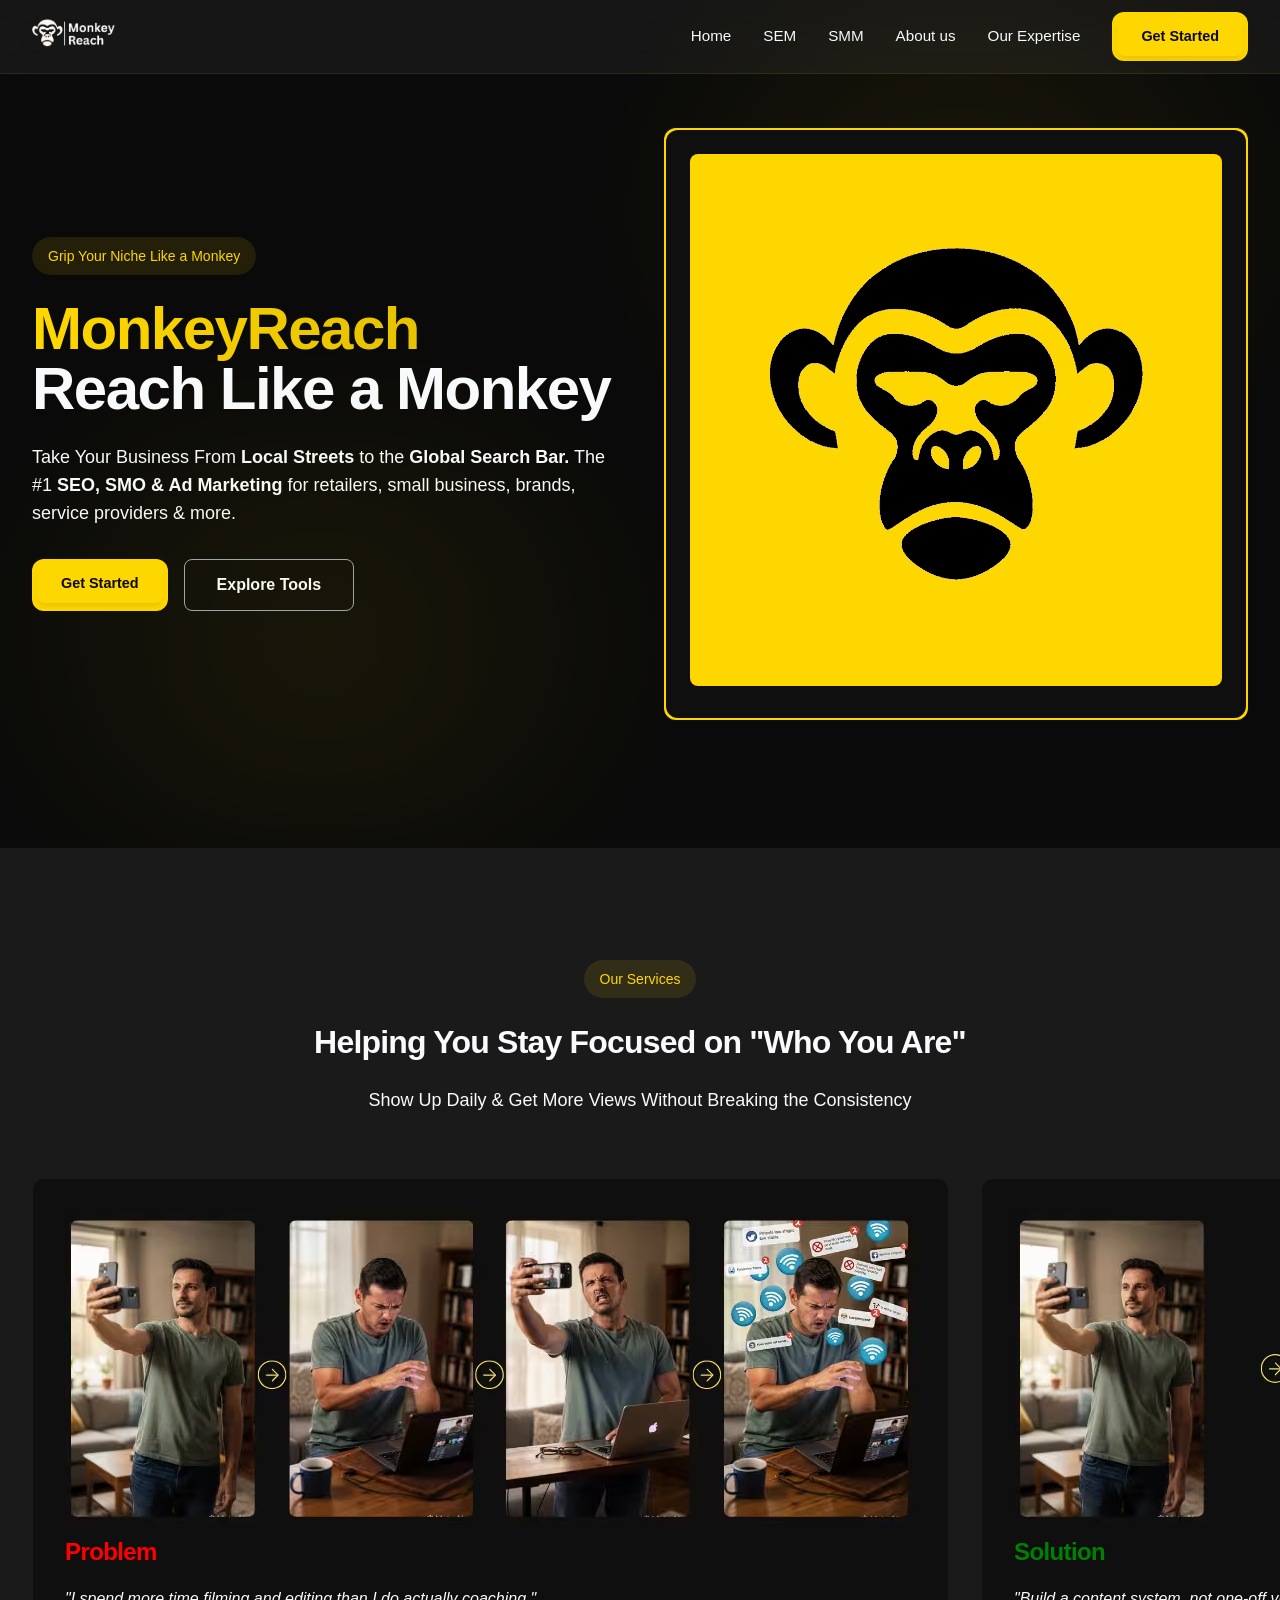
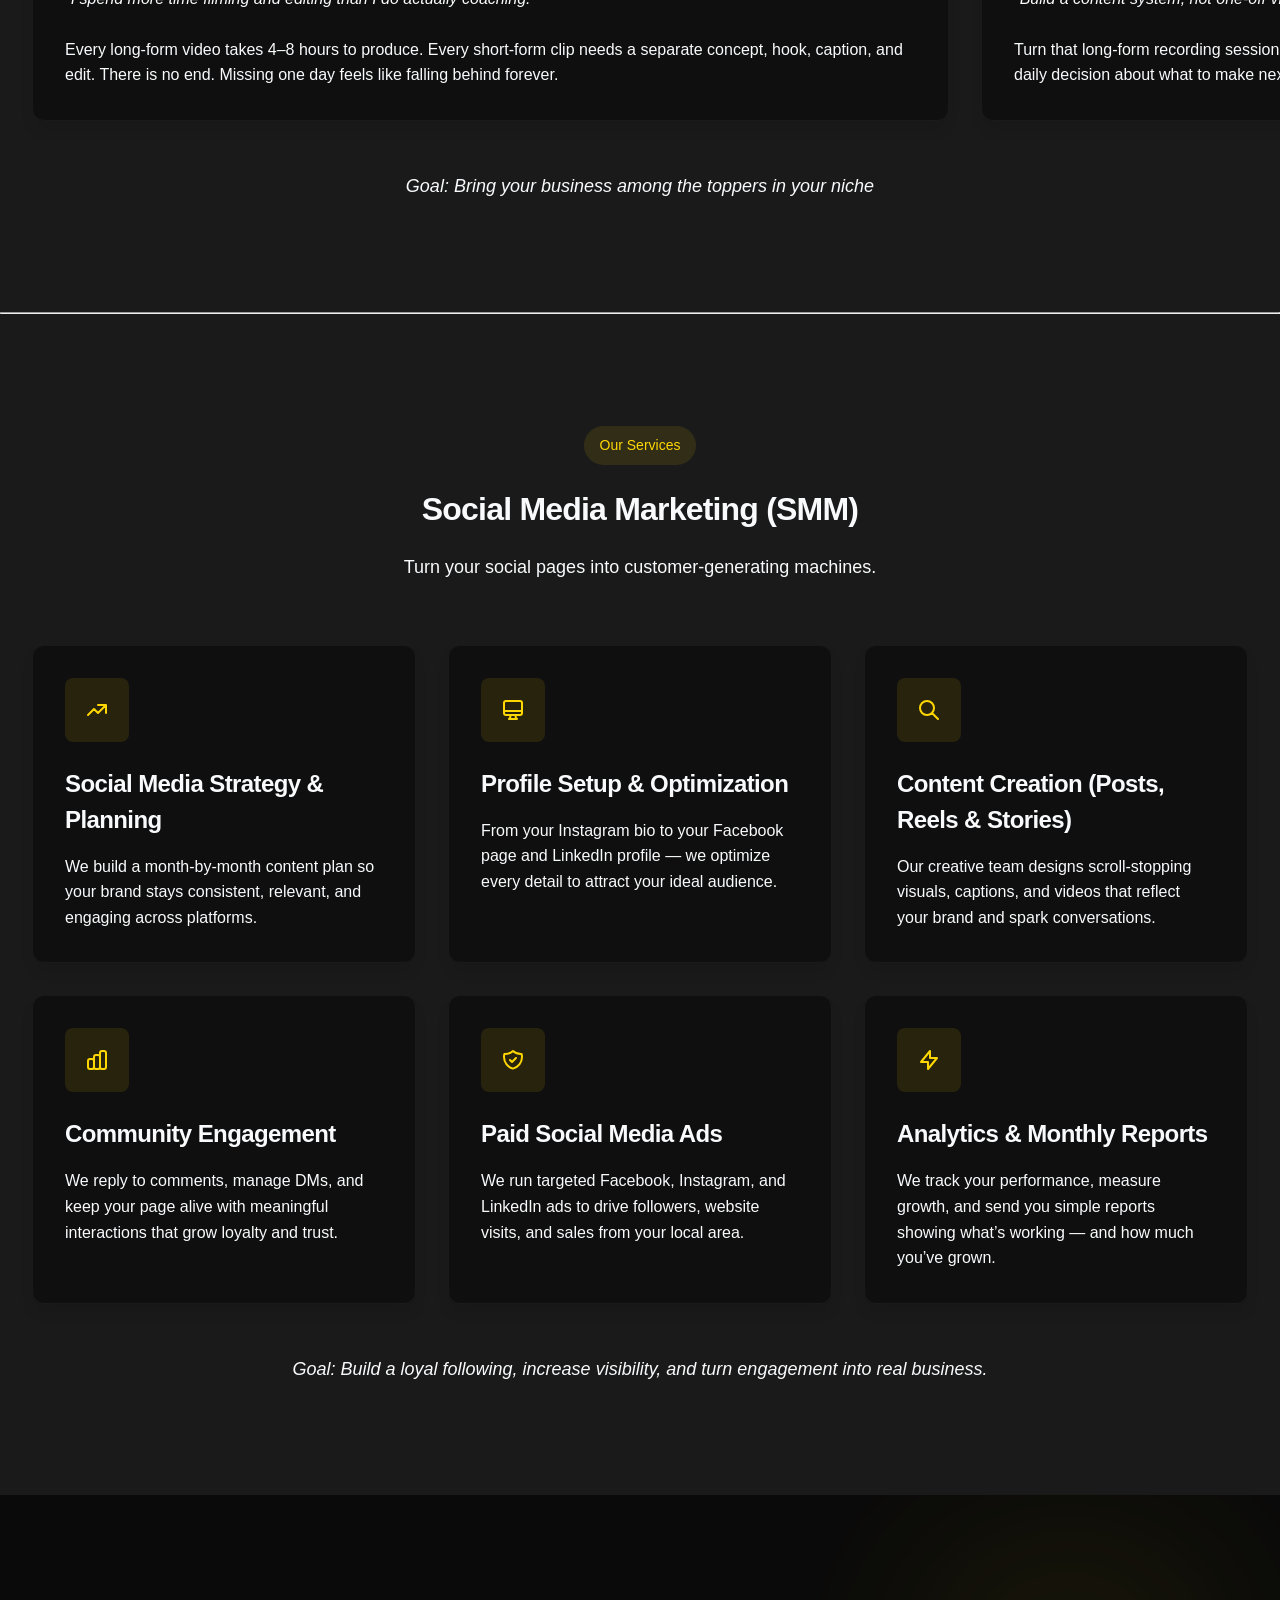
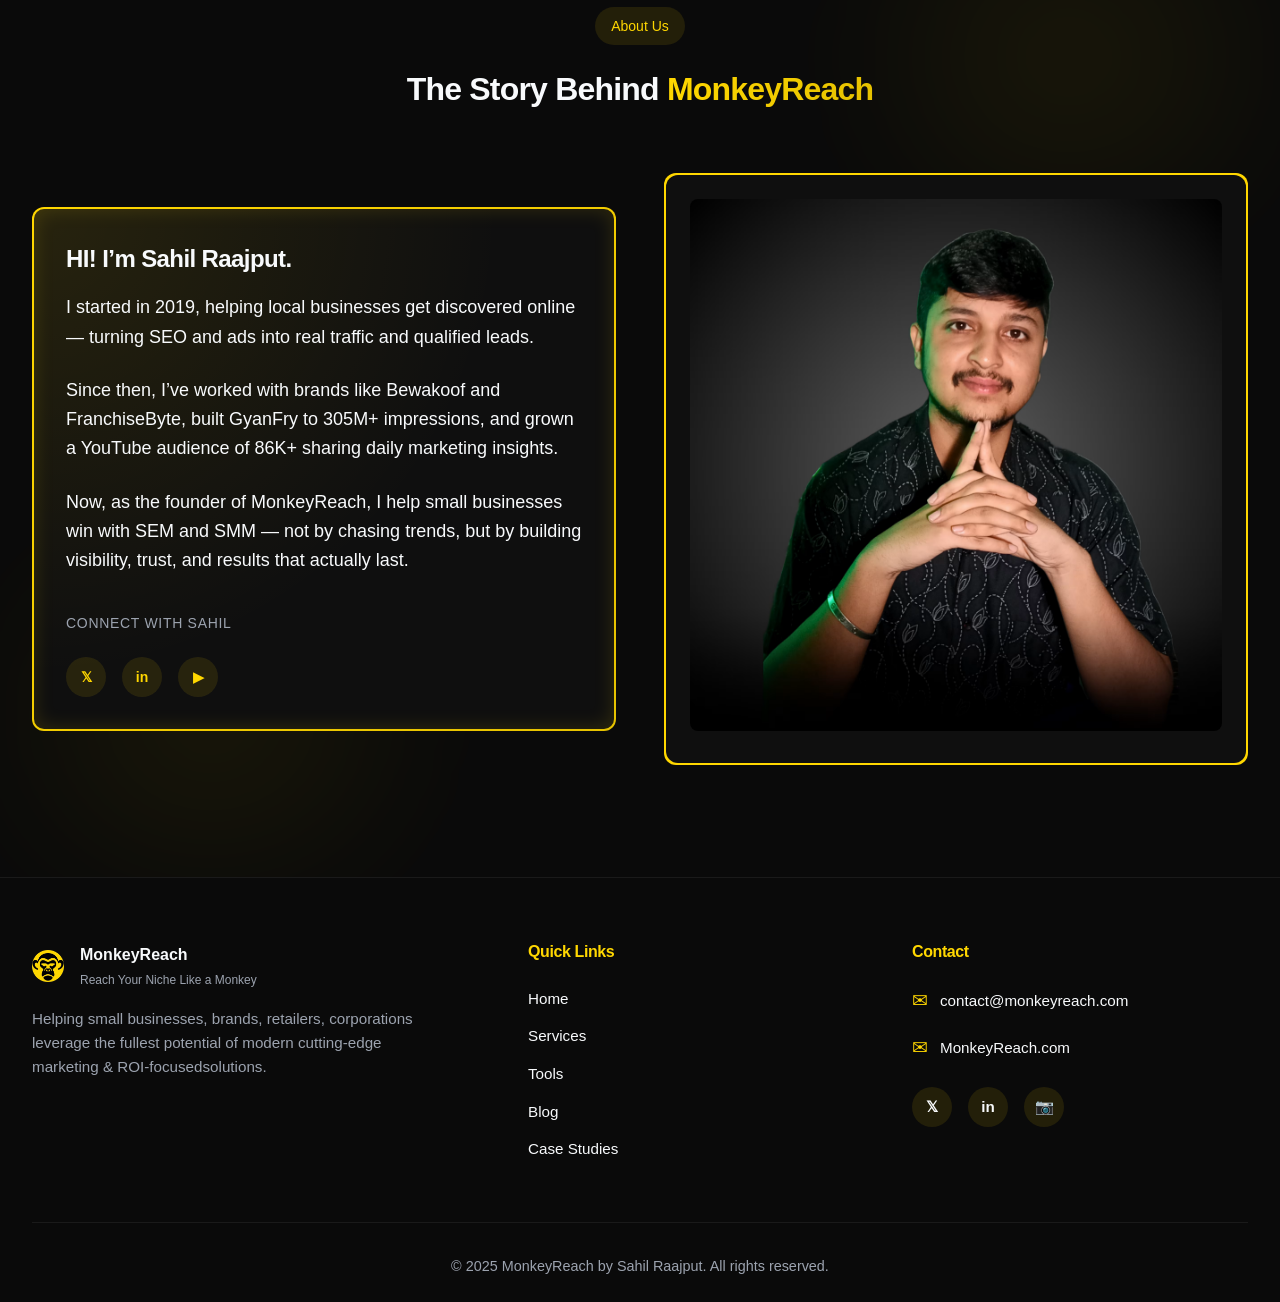
==== SMM.html @ 34dee2a1 "Add files via upload" ====
<!DOCTYPE html>
<html lang="en" class="scroll-smooth">

<head>
    <meta charset="UTF-8">
    <meta name="viewport" content="width=device-width, initial-scale=1.0">
    <meta http-equiv="X-UA-Compatible" content="IE=edge">

    <title>Best SEM & SMM Services for Small Businesses & Brands</title>

    <meta name="description"
        content="MonkeyReach, founded by Sahil Raajput, helps small businesses, brands, and service providers grow with expert Search Engine Marketing (SEM) and Social Media Marketing (SMM). Build online visibility, generate leads, and scale with proven digital strategies.">

    <meta name="keywords"
        content="MonkeyReach, Sahil Raajput, SEM Services, SMM Agency, Digital Marketing India, Social Media Marketing, Search Engine Marketing, Google Ads, Facebook Ads, Instagram Marketing, LinkedIn Ads, Local Business Marketing, Lead Generation, SEO, Digital Growth Agency">

    <meta name="author" content="Sahil Raajput - MonkeyReach">
    <meta name="robots" content="index, follow">
    <meta name="theme-color" content="#0a0a0a">

    <!-- google search console tag updated -->

    <meta name="google-site-verification" content="51WEd_R0qNhIjf8ooGiQPoAnyGsehjEqCimXcrNzPUw" />

    <!-- Favicons -->
    <link rel="icon" type="image/avif" href="Monkey-Reach-Site-Icon.avif">
    <link rel="apple-touch-icon" sizes="180x180" href="Monkey-Reach-Site-Icon.avif">
    <meta name="msapplication-TileColor" content="#0a0a0a">
    <meta name="theme-color" content="#0a0a0a">

    <!-- Open Graph / Facebook -->
    <meta property="og:title" content="MonkeyReach | Smart SEM & SMM Solutions for Growing Brands">
    <meta property="og:description"
        content="Grow your brand visibility and leads with MonkeyReach — expert SEM & SMM services for small businesses and professionals.">
    <meta property="og:image" content="https://monkeyreach.com/assets/Monkey-Reach-Site-Icon.avif">
    <meta property="og:url" content="https://monkeyreach.com">
    <meta property="og:type" content="website">
    <meta property="og:site_name" content="MonkeyReach">

    <!-- Social Links -->
    <link rel="me" href="https://www.instagram.com/monkey_reach/" />
    <link rel="me" href="https://www.linkedin.com/company/monkey-reach/" />
    <link rel="me" href="https://www.youtube.com/@Sahil_Raajput" />

    <!-- Twitter Card -->
    <meta name="twitter:card" content="summary_large_image">
    <meta name="twitter:title" content="MonkeyReach | SEM & SMM Services by Sahil Raajput">
    <meta name="twitter:description"
        content="Helping small businesses and professionals grow with data-driven SEM and SMM strategies.">
    <meta name="twitter:image" content="https://monkeyreach.com/assets/Monkey-Reach-Site-Icon.avif">
    <meta name="twitter:creator" content="@Sahil_Raaajput">

    <!-- Structured Data (JSON-LD for Google Rich Results) -->
    <script type="application/ld+json">
{
  "@context": "https://schema.org",
  "@type": "Organization",
  "name": "MonkeyReach",
  "url": "https://monkeyreach.com",
  "logo": "https://monkeyreach.com/assets/Monkey-Reach-Site-Icon.avif",
  "description": "MonkeyReach helps small businesses, brands, and service providers grow through expert Search Engine Marketing (SEM) and Social Media Marketing (SMM) services.",
  "foundingDate": "2019",
  "email": "contact@monkeyreach.com",
  "founder": {
    "@type": "Person",
    "name": "Sahil Raajput",
    "url": "https://www.linkedin.com/in/sahil-raajput/"
  },
  "sameAs": [
    "https://x.com/Sahil_Raaajput",
    "https://www.linkedin.com/in/sahil-raajput/",
    "https://www.youtube.com/@Sahil_Raajput"
  ],
  "contactPoint": {
    "@type": "ContactPoint",
    "contactType": "Customer Support",
    "email": "contact@monkeyreach.com"
  }
}
</script>

    <!-- Stylesheet -->
    <link rel="stylesheet" href="style.css">
</head>

<body>
    <!-- Header -->
    <header>
        <div class="container">
            <div class="logo">
                <a href="#"><img src="MonkyReach-Header-Logo.avif" alt="A&C"></a>
            </div>

            <nav>
                <a href="#">Home</a>
                <a href="#SEM">SEM</a>
                <a href="#SMM">SMM</a>
                <a href="#about">About us</a>
                <a href="#expertise">Our Expertise</a>
                <div class="gradient-border">
                    <div>
                        <a href="#contact" class="btn-primary">Get Started</a>
                    </div>
                </div>
            </nav>

            <button class="mobile-menu-btn" id="mobileMenuBtn">
                <span></span>
                <span></span>
                <span></span>
            </button>
        </div>
    </header>

    <!-- Mobile Nav -->
    <div class="mobile-nav" id="mobileNav">
        <a href="#">Home</a>
        <a href="#SEM">SEM</a>
        <a href="#SMM">SMM</a>
        <a href="#about">About us</a>
        <a href="#case-studies">Case Studies</a>
        <a href="#contact" class="mobile-nav-btn">Get Started</a>
    </div>

    <!-- Hero -->
    <section class="hero">
        <div class="bg-effect"
            style="top: 0; right: 0; width: 50%; height: 50%; background: radial-gradient(circle, rgba(255, 215, 0, 0.1), transparent);">
        </div>
        <div class="bg-effect"
            style="bottom: 0; left: 0; width: 50%; height: 50%; background: radial-gradient(circle, rgba(255, 215, 0, 0.1), transparent);">
        </div>
        <div class="container">
            <div class="hero-grid">
                <div>
                    <div class="badge">Grip Your Niche Like a Monkey</div>
                    <h1>
                        <span class="gradient-text">MonkeyReach</span><br>
                        <span>Reach Like a Monkey
                        </span>
                    </h1>
                    <p class="text-lg mb-8 max-w-xl" style="margin-top: 1.5rem;">
                        Take Your Business From <b>Local Streets</b> to the <b>Global Search Bar.</b> The #1 <b>SEO, SMO
                            &
                            Ad Marketing</b> for retailers, small business, brands, service providers & more.
                    </p>
                    <div class="button-group">
                        <div class="gradient-border">
                            <div>
                                <a href="#contact" class="btn-primary">Get Started</a>
                            </div>
                        </div>
                        <a href="#tools" class="btn-outline">Explore Tools</a>
                    </div>
                </div>
                <div>
                    <div class="gradient-border" style="padding: 2px;">
                        <div style="padding: 1.5rem; background-color: var(--card-bg); border-radius: 0.75rem;">
                            <img src="MonkeyReach-Hero-Image-final.avif" alt="Programmatic SEO Dashboard"
                                style="width: 100%; border-radius: 0.5rem; aspect-ratio: 1/1;">
                        </div>
                    </div>
                </div>
            </div>
        </div>
    </section>

    <!-- Search Engine Marketing-->
    <section id="SEM" class="bg-gray-section">
        <div class="container">
            <div class="text-center max-w-3xl mx-auto mb-16">
                <div class="badge">Our Services</div>
                <h2 class="mb-6">Helping You Stay Focused on "Who You Are"</h2>

                <p class="text-lg">Show Up Daily & Get More Views Without Breaking the Consistency</p>
            </div>

            <div class="card-grid">
                <div class="premium-card">
                    <div>
                        <img src="Clients-problem.avif" alt="problems client faces while editing videos">
                    </div>
                    <h3 style="margin-bottom: 1rem; color: red;"> Problem</h3>
                    <p><em>"I spend more time filming and editing than I do actually coaching."</em></p>
                    <br>
                    <p>Every long-form video takes 4–8 hours to produce. Every short-form clip needs a separate concept,
                        hook, caption, and edit. There is no end. Missing one day feels like falling behind forever.
                    </p>
                </div>

                <div class="premium-card">
                    <div>
                        <img src="Monkeyreach-solution.avif" alt="monkeyreach social media marketing solution">
                    </div>
                    <h3 style="margin-bottom: 1rem; color: green;">Solution</h3>
                    <p><em>"Build a content system, not one-off videos"</em></p>
                    <br>
                    <p>Turn that long-form recording session the source of 5–10 short clips or let our pre-built content
                        calendar eliminate the daily decision about what to make next.</p>
                </div>

            </div>
            <br>
            <br>
            <div class="text-center mt-12">
                <p class="text-lg font-semibold"> <i>Goal: Bring your business among the toppers in your niche</i></p>
            </div>
        </div>
    </section>
    <hr>
    <!-- Social Media Marketing -->
    <section id="SMM" class="bg-gray-section">
        <div class="container">
            <div class="text-center max-w-3xl mx-auto mb-16">
                <div class="badge">Our Services</div>
                <h2 class="mb-6">Social Media Marketing (SMM)</h2>
                <p class="text-lg">Turn your social pages into customer-generating machines.</p>
            </div>

            <div class="card-grid">
                <div class="premium-card">
                    <div class="icon-box">
                        <svg xmlns="http://www.w3.org/2000/svg" fill="none" viewBox="0 0 24 24" stroke="currentColor">
                            <path stroke-linecap="round" stroke-linejoin="round" stroke-width="2"
                                d="M13 7h8m0 0v8m0-8l-8 8-4-4-6 6" />
                        </svg>
                    </div>
                    <h3 style="margin-bottom: 1rem;">Social Media Strategy & Planning</h3>
                    <p>We build a month-by-month content plan so your brand stays consistent, relevant, and engaging
                        across platforms.</p>
                </div>

                <div class="premium-card">
                    <div class="icon-box">
                        <svg xmlns="http://www.w3.org/2000/svg" fill="none" viewBox="0 0 24 24" stroke="currentColor">
                            <path stroke-linecap="round" stroke-linejoin="round" stroke-width="2"
                                d="M9.75 17L9 20l-1 1h8l-1-1-.75-3M3 13h18M5 17h14a2 2 0 002-2V5a2 2 0 00-2-2H5a2 2 0 00-2 2v10a2 2 0 002 2z" />
                        </svg>
                    </div>
                    <h3 style="margin-bottom: 1rem;">Profile Setup & Optimization</h3>
                    <p>From your Instagram bio to your Facebook page and LinkedIn profile — we optimize every detail to
                        attract your ideal audience.</p>
                </div>

                <div class="premium-card">
                    <div class="icon-box">
                        <svg xmlns="http://www.w3.org/2000/svg" fill="none" viewBox="0 0 24 24" stroke="currentColor">
                            <path stroke-linecap="round" stroke-linejoin="round" stroke-width="2"
                                d="M21 21l-6-6m2-5a7 7 0 11-14 0 7 7 0 0114 0z" />
                        </svg>
                    </div>
                    <h3 style="margin-bottom: 1rem;">Content Creation (Posts, Reels & Stories)</h3>
                    <p>Our creative team designs scroll-stopping visuals, captions, and videos that reflect your brand
                        and spark conversations.</p>
                </div>

                <div class="premium-card">
                    <div class="icon-box">
                        <svg xmlns="http://www.w3.org/2000/svg" fill="none" viewBox="0 0 24 24" stroke="currentColor">
                            <path stroke-linecap="round" stroke-linejoin="round" stroke-width="2"
                                d="M9 19v-6a2 2 0 00-2-2H5a2 2 0 00-2 2v6a2 2 0 002 2h2a2 2 0 002-2zm0 0V9a2 2 0 012-2h2a2 2 0 012 2v10m-6 0a2 2 0 002 2h2a2 2 0 002-2m0 0V5a2 2 0 012-2h2a2 2 0 012 2v14a2 2 0 01-2 2h-2a2 2 0 01-2-2z" />
                        </svg>
                    </div>
                    <h3 style="margin-bottom: 1rem;">Community Engagement</h3>
                    <p>We reply to comments, manage DMs, and keep your page alive with meaningful interactions that grow
                        loyalty and trust.</p>
                </div>

                <div class="premium-card">
                    <div class="icon-box">
                        <svg xmlns="http://www.w3.org/2000/svg" fill="none" viewBox="0 0 24 24" stroke="currentColor">
                            <path stroke-linecap="round" stroke-linejoin="round" stroke-width="2"
                                d="M9 12l2 2 4-4m5.618-4.016A11.955 11.955 0 0112 2.944a11.955 11.955 0 01-8.618 3.04A12.02 12.02 0 003 9c0 5.591 3.824 10.29 9 11.622 5.176-1.332 9-6.03 9-11.622 0-1.042-.133-2.052-.382-3.016z" />
                        </svg>
                    </div>
                    <h3 style="margin-bottom: 1rem;">Paid Social Media Ads</h3>
                    <p>We run targeted Facebook, Instagram, and LinkedIn ads to drive followers, website visits, and
                        sales from your local area.</p>
                </div>

                <div class="premium-card">
                    <div class="icon-box">
                        <svg xmlns="http://www.w3.org/2000/svg" fill="none" viewBox="0 0 24 24" stroke="currentColor">
                            <path stroke-linecap="round" stroke-linejoin="round" stroke-width="2"
                                d="M13 10V3L4 14h7v7l9-11h-7z" />
                        </svg>
                    </div>
                    <h3 style="margin-bottom: 1rem;">Analytics & Monthly Reports</h3>
                    <p>We track your performance, measure growth, and send you simple reports showing what’s working —
                        and how much you’ve grown.</p>
                </div>
            </div>

            <br><br>

            <div class="text-center mt-12">
                <p class="text-lg font-semibold">
                    <i>Goal: Build a loyal following, increase visibility, and turn engagement into real business.</i>
                </p>
            </div>
        </div>
    </section>


    <!-- About -->
    <section id="about" class="relative overflow-hidden">
        <div class="bg-effect"
            style="top: 0; right: 0; width: 33%; height: 33%; background: radial-gradient(circle, rgba(255, 215, 0, 0.1), transparent);">
        </div>
        <div class="bg-effect"
            style="bottom: 0; left: 0; width: 33%; height: 33%; background: radial-gradient(circle, rgba(255, 215, 0, 0.1), transparent);">
        </div>

        <div class="container">
            <div class="text-center max-w-3xl mx-auto mb-16">
                <div class="badge">About Us</div>
                <h2 class="mb-6">The Story Behind <span class="gradient-text">MonkeyReach</span></h2>
            </div>

            <div class="about-grid">
                <div>
                    <div class="about-card">
                        <div style="position: relative; z-index: 1;">
                            <h3 class="mb-4" style="font-size: 1.5rem; color: var(--foreground);">HI! I’m Sahil Raajput.
                            </h3>
                            <div class="space-y-6">
                                <p class="text-lg leading-relaxed" style="color: var(--foreground);">
                                    I started in 2019, helping local businesses get discovered online — turning SEO and
                                    ads into real traffic and qualified leads. </p>

                                <p class="text-lg leading-relaxed" style="color: var(--foreground);">

                                    Since then, I’ve worked with brands like Bewakoof and FranchiseByte, built GyanFry
                                    to 305M+ impressions, and grown a YouTube audience of 86K+ sharing daily marketing
                                    insights. </p>

                                <p class="text-lg leading-relaxed" style="color: var(--foreground);">

                                    Now, as the founder of MonkeyReach, I help small businesses win with SEM and SMM —
                                    not by chasing trends, but by building visibility, trust, and results that actually
                                    last.</p>

                            </div>

                            <div class="mt-10">
                                <h4
                                    style="color: var(--gray); font-size: 0.875rem; font-weight: 500; margin-bottom: 1rem; text-transform: uppercase; letter-spacing: 0.05em;">
                                    CONNECT WITH SAHIL</h4>
                                <div class="social-links">
                                    <a href="https://x.com/Sahil_Raaajput" class="social-link">𝕏</a>
                                    <a href="https://www.linkedin.com/in/sahil-raajput/" class="social-link">in</a>
                                    <a href="https://www.youtube.com/@Sahil_Raajput" class="social-link">▶</a>
                                </div>
                            </div>
                        </div>
                    </div>
                </div>
                <div>
                    <div>
                        <div class="gradient-border" style="padding: 2px;">
                            <div style="padding: 1.5rem; background-color: var(--card-bg); border-radius: 0.75rem;">
                                <img src="Sahil Raajput.avif" alt="Programmatic SEO Dashboard"
                                    style="width: 100%; border-radius: 0.5rem; aspect-ratio: 1/1;">
                            </div>
                        </div>
                    </div>
                </div>
            </div>
        </div>
    </section>

    
    <!-- Footer -->
    <footer>
        <div class="container">
            <div class="footer-content">
                <div class="footer-brand">
                    <div class="footer-brand-logo">
                        <img src="Monkey-Reach-Site-Icon.avif" alt="A&C">
                        <div>
                            <div class="footer-brand-title">MonkeyReach</div>
                            <div class="footer-brand-subtitle">Reach Your Niche Like a Monkey</div>
                        </div>
                    </div>
                    <p>Helping small businesses, brands, retailers, corporations leverage the fullest potential of
                        modern cutting-edge marketing & ROI-focusedsolutions.</p>
                </div>

                <div class="footer-section">
                    <h4>Quick Links</h4>
                    <ul>
                        <li><a href="#">Home</a></li>
                        <li><a href="#services">Services</a></li>
                        <li><a href="#tools">Tools</a></li>
                        <li><a href="#blog">Blog</a></li>
                        <li><a href="#case-studies">Case Studies</a></li>
                    </ul>
                </div>

                <div class="footer-section">
                    <h4>Contact</h4>
                    <div class="footer-contact-item">
                        <span class="footer-contact-icon">✉</span>
                        <a href="mailto:contact@monkeyreach.com">contact@monkeyreach.com</a>
                    </div>
                    <div class="footer-contact-item">
                        <span class="footer-contact-icon">✉</span>
                        <a href="https://www.monkeyreach.com">MonkeyReach.com</a>
                    </div>
                    <div class="social-links">
                        <a href="https://x.com/Monkey_Reach" class="social-link">𝕏</a>
                        <a href="https://www.linkedin.com/company/monkey-reach/" class="social-link">in</a>
                        <a href="https://www.instagram.com/monkey_reach/" class="social-link">📷</a>
                    </div>
                </div>
            </div>

            <div class="footer-bottom">
                <p>© 2025 MonkeyReach by Sahil Raajput. All rights reserved.</p>
            </div>
        </div>
    </footer>

    <script>
        // Mobile Menu
        const mobileMenuBtn = document.getElementById('mobileMenuBtn');
        const mobileNav = document.getElementById('mobileNav');

        mobileMenuBtn.addEventListener('click', function () {
            this.classList.toggle('active');
            mobileNav.classList.toggle('active');
        });

        const mobileNavLinks = mobileNav.querySelectorAll('a');
        mobileNavLinks.forEach(link => {
            link.addEventListener('click', function () {
                mobileMenuBtn.classList.remove('active');
                mobileNav.classList.remove('active');
            });
        });

        // Header Scroll
        const header = document.querySelector('header');
        window.addEventListener('scroll', function () {
            const scrollTop = window.scrollY || document.documentElement.scrollTop;
            if (scrollTop > 100) {
                header.classList.add('scrolled');
            } else {
                header.classList.remove('scrolled');
            }
        });
    </script>
</body>

</html>
---- style.css ----
:root {
  --primary: #FFD700;
  --primary-dark: #E6C200;
  --background: #0a0a0a;
  --foreground: #f8fafc;
  --gray-light: #1a1a1a;
  --gray: #9ca3af;
  --card-bg: #0f0f0f;
  --card-border: #1a1a1a;
}

* {
  margin: 0;
  padding: 0;
  box-sizing: border-box;
}

html {
  scroll-behavior: smooth;
}

body {
  font-family: -apple-system, BlinkMacSystemFont, 'Segoe UI', 'Arial', sans-serif;
  background-color: var(--background);
  color: var(--foreground);
  line-height: 1.6;
  -webkit-font-smoothing: antialiased;
}

h1,
h2,
h3,
h4,
h5,
h6 {
  font-weight: 700;
  letter-spacing: -0.025em;
  line-height: 1.25;
}

h1 {
  font-size: 2rem;
  line-height: 2.5rem;
}

h2 {
  font-size: 1.5rem;
  line-height: 2.25rem;
}

h3 {
  font-size: 1.2rem;
  line-height: 2rem;
}

@media (min-width: 768px) {
  h1 {
    font-size: 3rem;
    line-height: 1;
  }

  h2 {
    font-size: 2rem;
    line-height: 2.5rem;
  }

  h3 {
    font-size: 1.5rem;
    line-height: 2.25rem;
  }
}

@media (min-width: 1024px) {
  h1 {
    font-size: 3.75rem;
  }
}

.container {
  margin: 0 auto;
  max-width: 80rem;
  padding: 0 1rem;
}

@media (min-width: 640px) {
  .container {
    padding: 0 1.5rem;
  }
}

@media (min-width: 1024px) {
  .container {
    padding: 0 2rem;
  }
}

/* HEADER */
header {
  position: fixed;
  top: 0;
  left: 0;
  right: 0;
  z-index: 50;
  background-color: rgba(255, 255, 255, 0.05);
  backdrop-filter: blur(15px);
  -webkit-backdrop-filter: blur(15px);
  padding: 0.75rem 0;
  transition: all 0.3s ease;
  border-bottom: 1px solid rgba(255, 215, 0, 0.1);
}

header.scrolled {
  backdrop-filter: blur(25px);
  -webkit-backdrop-filter: blur(25px);
  box-shadow: 0 10px 30px rgba(0, 0, 0, 0.15);
}

header .container {
  display: flex;
  justify-content: space-between;
  align-items: center;
}

.logo img {
  height: 1.75rem;
  width: auto;
  transition: all 0.3s ease;
}

/* DESKTOP NAV */
nav {
  display: none;
  align-items: center;
  gap: 2rem;
}

@media (min-width: 768px) {
  nav {
    display: flex;
  }
}

nav a {
  color: var(--foreground);
  text-decoration: none;
  font-weight: 500;
  font-size: 0.95rem;
  transition: color 0.3s ease;
}

nav a:hover {
  color: var(--primary);
}

/* MOBILE MENU BUTTON */
.mobile-menu-btn {
  display: flex;
  flex-direction: column;
  gap: 0.4rem;
  background: none;
  border: none;
  cursor: pointer;
  padding: 0.5rem;
  z-index: 51;
}

@media (min-width: 768px) {
  .mobile-menu-btn {
    display: none;
  }
}

.mobile-menu-btn span {
  width: 1.5rem;
  height: 2px;
  background-color: var(--foreground);
  transition: all 0.3s ease;
  display: block;
}

.mobile-menu-btn.active span:nth-child(1) {
  transform: rotate(45deg) translate(0.5rem, 0.5rem);
}

.mobile-menu-btn.active span:nth-child(2) {
  opacity: 0;
}

.mobile-menu-btn.active span:nth-child(3) {
  transform: rotate(-45deg) translate(0.5rem, -0.5rem);
}

/* MOBILE NAV */
.mobile-nav {
  display: none;
  position: fixed;
  top: 60px;
  left: 0;
  right: 0;
  background-color: rgba(10, 10, 10, 0.98);
  backdrop-filter: blur(15px);
  -webkit-backdrop-filter: blur(15px);
  border-bottom: 1px solid rgba(255, 215, 0, 0.1);
  flex-direction: column;
  gap: 0;
  padding: 1rem 0;
  animation: slideDown 0.3s ease;
  z-index: 40;
}

.mobile-nav.active {
  display: flex;
}

@keyframes slideDown {
  from {
    opacity: 0;
    transform: translateY(-10px);
  }

  to {
    opacity: 1;
    transform: translateY(0);
  }
}

@media (min-width: 768px) {
  .mobile-nav {
    display: none !important;
  }
}

.mobile-nav a {
  color: var(--foreground);
  text-decoration: none;
  padding: 1rem 1.5rem;
  font-weight: 500;
  transition: all 0.3s ease;
  border-left: 3px solid transparent;
}

.mobile-nav a:hover {
  background-color: rgba(255, 215, 0, 0.1);
  border-left-color: var(--primary);
  color: var(--primary);
}

.mobile-nav-btn {
  background-color: var(--primary);
  color: var(--background);
  padding: 0.75rem 1.5rem;
  border-radius: 0.5rem;
  font-weight: 600;
  text-decoration: none;
  margin: 1rem 1.5rem 0;
  text-align: center;
  transition: all 0.3s;
  border: none;
  cursor: pointer;
}

.mobile-nav-btn:hover {
  background-color: var(--primary-dark);
}

/* BUTTONS */
.btn-primary {
  background-color: var(--primary);
  color: var(--background);
  padding: 0.5rem 1.5rem;
  border-radius: 0.5rem;
  font-weight: 600;
  font-size: 0.9rem;
  text-decoration: none;
  display: inline-block;
  transition: all 0.3s;
  box-shadow: 0 4px 6px -1px rgb(0 0 0 / 0.1);
  border: none;
  cursor: pointer;
}

.btn-primary:hover {
  background-color: var(--primary-dark);
  transform: translateY(-2px);
  box-shadow: 0 10px 15px -3px rgb(0 0 0 / 0.1);
}

.btn-outline {
  border: 1px solid var(--gray);
  background-color: transparent;
  color: var(--foreground);
  padding: 0.75rem 2rem;
  border-radius: 0.5rem;
  font-weight: 600;
  text-decoration: none;
  display: inline-block;
  transition: all 0.3s;
}

.btn-outline:hover {
  border-color: var(--primary);
  color: var(--primary);
}

/* GRADIENT EFFECTS */
.gradient-border {
  position: relative;
  border-radius: 0.75rem;
  padding: 1px;
  background: linear-gradient(135deg, var(--primary), var(--primary));
  animation: glow 2s ease-in-out infinite alternate;
}

.gradient-border>div {
  position: relative;
  z-index: 10;
  background-color: transparent;
  border-radius: 0.75rem;
  padding: 0.25rem;
}

.gradient-text {
  background-image: linear-gradient(to right, var(--primary), var(--primary-dark));
  -webkit-background-clip: text;
  background-clip: text;
  color: transparent;
}

@keyframes glow {
  0% {
    box-shadow: 0 0 5px rgba(255, 215, 0, 0.5);
  }

  100% {
    box-shadow: 0 0 20px rgba(255, 215, 0, 0.8);
  }
}

/* SECTIONS */
section {
  padding: 5rem 0;
  position: relative;
}

@media (min-width: 768px) {
  section {
    padding: 7rem 0;
  }
}

.hero {
  padding-top: 6rem;
  padding-bottom: 5rem;
  overflow: hidden;
}

@media (min-width: 768px) {
  .hero {
    padding-top: 8rem;
    padding-bottom: 8rem;
  }
}

.hero-grid {
  display: grid;
  grid-template-columns: 1fr;
  gap: 3rem;
  align-items: center;
}

@media (min-width: 1024px) {
  .hero-grid {
    grid-template-columns: repeat(2, 1fr);
    gap: 3rem;
  }
}

.badge {
  display: inline-block;
  padding: 0.5rem 1rem;
  background-color: rgba(255, 215, 0, 0.1);
  border-radius: 9999px;
  color: var(--primary);
  font-weight: 500;
  font-size: 0.875rem;
  margin-bottom: 1.5rem;
}

.button-group {
  display: flex;
  flex-direction: column;
  gap: 1rem;
  margin-top: 2rem;
}

@media (min-width: 640px) {
  .button-group {
    flex-direction: row;
  }
}

.card-grid {
  display: grid;
  grid-template-columns: 1fr;
  gap: 2rem;
}

@media (min-width: 768px) {
  .card-grid {
    grid-template-columns: repeat(2, 1fr);
  }
}

@media (min-width: 1024px) {
  .card-grid {
    grid-template-columns: repeat(3, 1fr);
  }
}

.premium-card {
  background-color: var(--card-bg);
  border: 1px solid var(--card-border);
  border-radius: 0.75rem;
  padding: 2rem;
  transition: all 0.3s;
  box-shadow: 0 10px 15px -3px rgb(0 0 0 / 0.1);
  position: relative;
}

.premium-card:hover {
  transform: translateY(-0.25rem);
  box-shadow: 0 20px 25px -5px rgb(0 0 0 / 0.1);
}

.icon-box {
  background-color: rgba(255, 215, 0, 0.1);
  width: 4rem;
  height: 4rem;
  border-radius: 0.5rem;
  display: flex;
  align-items: center;
  justify-content: center;
  margin-bottom: 1.5rem;
  transition: background-color 0.3s;
}

.premium-card:hover .icon-box {
  background-color: rgba(255, 215, 0, 0.2);
}

.icon-box svg {
  width: 1.5rem;
  height: 1.5rem;
  color: var(--primary);
}

.about-grid {
  display: grid;
  grid-template-columns: 1fr;
  gap: 3rem;
  align-items: center;
}

@media (min-width: 1024px) {
  .about-grid {
    grid-template-columns: repeat(2, 1fr);
  }
}

.about-card {
  background-color: var(--card-bg);
  padding: 2rem;
  border-radius: 0.75rem;
  position: relative;
  overflow: hidden;
  border: 2px solid transparent;
  background-image:
    linear-gradient(var(--card-bg), var(--card-bg)),
    linear-gradient(135deg, var(--primary), var(--primary-dark));
  background-origin: border-box;
  background-clip: padding-box, border-box;
  box-shadow: inset 0 0 20px rgba(255, 215, 0, 0.15);
}

.about-card::before {
  content: '';
  position: absolute;
  top: 0;
  left: 0;
  width: 100%;
  height: 100%;
  background: radial-gradient(circle at top left, rgba(255, 215, 0, 0.1), transparent 60%);
  pointer-events: none;
}

.social-links {
  display: flex;
  flex-wrap: wrap;
  gap: 1rem;
  margin-top: 1.5rem;
}

.social-link {
  background-color: rgba(255, 215, 0, 0.1);
  color: var(--primary);
  width: 2.5rem;
  height: 2.5rem;
  border-radius: 9999px;
  display: flex;
  align-items: center;
  justify-content: center;
  transition: all 0.3s;
  text-decoration: none;
  font-weight: 600;
  font-size: 0.875rem;
}

.social-link:hover {
  background-color: rgba(255, 215, 0, 0.2);
  transform: scale(1.1);
}

.service-card {
  background-color: var(--card-bg);
  border: 1px solid var(--card-border);
  border-radius: 0.75rem;
  padding: 2rem;
  transition: all 0.3s;
}

.service-card:hover {
  transform: translateY(-0.25rem);
}

.service-card h3 {
  color: var(--foreground);
}

.service-card p {
  color: var(--foreground);
  margin-bottom: 1.5rem;
}

.service-item {
  color: var(--foreground);
  display: flex;
  align-items: center;
  gap: 0.5rem;
  margin-bottom: 0.75rem;
  font-weight: 500;
}

.service-item::before {
  content: '✓';
  color: var(--primary);
  font-weight: bold;
}

.service-link {
  color: var(--primary);
  text-decoration: none;
  font-weight: 600;
  display: inline-flex;
  align-items: center;
  gap: 0.5rem;
  transition: color 0.3s;
  margin-top: 1.5rem;
}

.service-link:hover {
  color: var(--primary-dark);
}

.contact-grid {
  display: grid;
  grid-template-columns: 1fr;
  gap: 3rem;
}

@media (min-width: 1024px) {
  .contact-grid {
    grid-template-columns: 1fr 1fr;
  }
}

.contact-box {
  background-color: var(--card-bg);
  border: 1px solid var(--card-border);
  border-radius: 0.75rem;
  padding: 2.5rem;
}

.contact-item {
  margin-bottom: 2.5rem;
}

.contact-label {
  font-size: 0.875rem;
  color: var(--gray);
  margin-bottom: 0.5rem;
  font-weight: 500;
  text-transform: uppercase;
  letter-spacing: 0.05em;
}

.contact-value {
  font-size: 1.25rem;
  color: var(--primary);
  font-weight: 600;
  text-decoration: none;
  transition: color 0.3s;
}

.contact-value:hover {
  color: var(--primary-dark);
}

.contact-message {
  color: var(--gray);
  font-size: 1rem;
  margin-bottom: 2rem;
  line-height: 1.8;
}

/* FOOTER */
footer {
  background-color: var(--background);
  padding: 4rem 0 1.5rem;
  border-top: 1px solid var(--card-border);
}

.footer-content {
  display: grid;
  grid-template-columns: 1fr;
  gap: 3rem;
  margin-bottom: 3rem;
}

@media (min-width: 768px) {
  .footer-content {
    grid-template-columns: 2fr 1.5fr 1.5fr;
  }
}

.footer-brand {
  max-width: 400px;
}

.footer-brand-logo {
  display: flex;
  align-items: center;
  gap: 1rem;
  margin-bottom: 1rem;
}

.footer-brand-logo img {
  height: 2rem;
  width: auto;
}

.footer-brand-title {
  font-weight: 700;
  font-size: 1rem;
  color: var(--foreground);
}

.footer-brand-subtitle {
  color: var(--gray);
  font-size: 0.75rem;
  margin-top: 0.25rem;
}

.footer-brand p {
  color: var(--gray);
  font-size: 0.95rem;
  line-height: 1.6;
  margin-top: 1rem;
}

.footer-section h4 {
  font-size: 1rem;
  margin-bottom: 1.5rem;
  color: var(--primary);
  font-weight: 700;
}

.footer-section ul {
  list-style: none;
}

.footer-section ul li {
  margin-bottom: 0.75rem;
}

.footer-section a {
  color: var(--foreground);
  text-decoration: none;
  transition: color 0.3s;
  font-size: 0.95rem;
}

.footer-section a:hover {
  color: var(--primary);
}

.footer-contact-item {
  display: flex;
  align-items: center;
  gap: 0.75rem;
  margin-bottom: 1rem;
  color: var(--foreground);
  font-size: 0.95rem;
}

.footer-contact-item a {
  color: var(--foreground);
  text-decoration: none;
  transition: color 0.3s;
}

.footer-contact-item a:hover {
  color: var(--primary);
}

.footer-contact-icon {
  color: var(--primary);
  font-size: 1.2rem;
}

.footer-bottom {
  text-align: center;
  padding-top: 2rem;
  border-top: 1px solid var(--card-border);
  color: var(--gray);
  font-size: 0.9rem;
}

/* UTILITIES */
.bg-effect {
  position: absolute;
  border-radius: 9999px;
  filter: blur(64px);
  opacity: 0.7;
  pointer-events: none;
}

.bg-gray-section {
  background-color: var(--gray-light);
}

.text-center {
  text-align: center;
}

.max-w-3xl {
  max-width: 48rem;
}

.max-w-xl {
  max-width: 36rem;
}

.mx-auto {
  margin-left: auto;
  margin-right: auto;
}

.mb-4 {
  margin-bottom: 1rem;
}

.mb-6 {
  margin-bottom: 1.5rem;
}

.mb-8 {
  margin-bottom: 2rem;
}

.mb-16 {
  margin-bottom: 4rem;
}

.mt-10 {
  margin-top: 2.5rem;
}

.text-lg {
  font-size: 1.125rem;
  line-height: 1.75rem;
}

.space-y-6>*+* {
  margin-top: 1.5rem;
}

.leading-relaxed {
  line-height: 1.625;
}

.relative {
  position: relative;
}

.overflow-hidden {
  overflow: hidden;
}


/* ===== RESPONSIVE DESIGN - MOBILE FIRST ===== */

/* Extra Small (Mobile): 320px - 640px */
@media (max-width: 640px) {
  #servicesGrid {
    grid-template-columns: 1fr !important;
    gap: 1rem !important;
  }

  .service-card {
    padding: 1.25rem !important;
    min-height: auto !important;
  }

  .service-card h3 {
    font-size: 1rem !important;
  }

  .service-card p {
    font-size: 0.85rem !important;
  }

  .icon-box {
    width: 2rem !important;
    height: 2rem !important;
    margin-bottom: 0.75rem !important;
  }

  .icon-box svg {
    width: 1rem !important;
    height: 1rem !important;
  }

  section {
    padding: 3rem 0 !important;
  }

  .mb-16 {
    margin-bottom: 2.5rem !important;
  }

  h2 {
    font-size: 1.25rem !important;
  }
}

/* Small (Tablet Portrait): 641px - 768px */
@media (min-width: 641px) and (max-width: 768px) {
  #servicesGrid {
    grid-template-columns: repeat(2, 1fr) !important;
    gap: 1rem !important;
  }

  .service-card {
    padding: 1rem !important;
  }

  .service-card h3 {
    font-size: 0.9rem !important;
  }

  .service-card p {
    font-size: 0.8rem !important;
  }
}

/* Medium (Tablet Landscape): 769px - 1024px */
@media (min-width: 769px) and (max-width: 1024px) {
  #servicesGrid {
    grid-template-columns: repeat(2, 1fr) !important;
    gap: 1rem !important;
  }

  .service-card {
    padding: 1rem !important;
  }

  .service-card h3 {
    font-size: 0.95rem !important;
  }

  .service-card p {
    font-size: 0.8rem !important;
  }
}

/* Large (Desktop): 1025px - 1440px */
@media (min-width: 1025px) and (max-width: 1440px) {
  #servicesGrid {
    grid-template-columns: repeat(4, 1fr) !important;
    gap: 0.75rem !important;
  }

  .service-card {
    padding: 1rem !important;
    min-height: auto !important;
  }

  .service-card h3 {
    font-size: 0.95rem !important;
  }

  .service-card p {
    font-size: 0.8rem !important;
  }
}

/* Extra Large (Wide Desktop): 1441px+ */
@media (min-width: 1441px) {
  #servicesGrid {
    grid-template-columns: repeat(4, 1fr) !important;
    gap: 1rem !important;
  }

  .service-card {
    padding: 1.25rem !important;
  }

  .service-card h3 {
    font-size: 1rem !important;
  }

  .service-card p {
    font-size: 0.85rem !important;
  }
}

/* OPTIMIZE MOBILE NAVIGATION */
@media (max-width: 768px) {
  .mobile-nav {
    top: 60px;
    animation: slideDown 0.3s ease;
  }

  .mobile-nav.active {
    display: flex;
  }

  .mobile-nav a {
    padding: 1rem 1.25rem;
    font-size: 0.95rem;
  }

  .mobile-nav-btn {
    margin: 0.75rem 1.25rem;
    font-size: 0.9rem;
    padding: 0.75rem 1.25rem;
  }

  nav {
    display: none !important;
  }

  .mobile-menu-btn {
    display: flex !important;
  }
}

@media (min-width: 769px) {
  .mobile-menu-btn {
    display: none !important;
  }

  .mobile-nav {
    display: none !important;
  }

  nav {
    display: flex !important;
  }
}

/* OPTIMIZE HERO SECTION FOR ALL DEVICES */
@media (max-width: 640px) {
  .hero {
    padding-top: 5rem;
    padding-bottom: 3rem;
  }

  .hero-grid {
    grid-template-columns: 1fr;
    gap: 2rem;
  }

  h1 {
    font-size: 1.5rem !important;
    line-height: 2rem !important;
  }

  .text-lg {
    font-size: 1rem !important;
  }

  .button-group {
    flex-direction: column;
  }
}

/* OPTIMIZE CARD GRIDS FOR ALL DEVICES */
@media (max-width: 640px) {
  .card-grid:not(#servicesGrid) {
    grid-template-columns: 1fr !important;
    gap: 1rem !important;
  }

  .premium-card {
    padding: 1.25rem;
  }

  .icon-box {
    width: 2.5rem;
    height: 2.5rem;
  }
}

/* OPTIMIZE FOOTER FOR MOBILE */
@media (max-width: 768px) {
  .footer-content {
    grid-template-columns: 1fr !important;
  }

  .footer-section {
    padding: 1rem 0;
  }

  .footer-bottom {
    font-size: 0.8rem;
  }
}

/* OPTIMIZE CONTACT SECTION FOR MOBILE */
@media (max-width: 768px) {
  .contact-grid {
    grid-template-columns: 1fr !important;
  }

  .contact-box {
    padding: 1.5rem;
  }

  .contact-value {
    font-size: 1.1rem;
  }
}

/* OPTIMIZE ABOUT SECTION FOR MOBILE */
@media (max-width: 768px) {
  .about-grid {
    grid-template-columns: 1fr !important;
  }

  .about-card {
    padding: 1.5rem;
  }
}

/* OPTIMIZE BUTTONS FOR MOBILE */
@media (max-width: 640px) {

  .btn-primary,
  .btn-outline {
    width: 100%;
    text-align: center;
    padding: 0.75rem 1rem;
  }

  .button-group {
    gap: 0.75rem;
  }
}

/* TOUCH-FRIENDLY TARGETS */
@media (max-width: 768px) {

  button,
  a[class*="btn"],
  .social-link {
    min-height: 44px;
    min-width: 44px;
    display: flex;
    align-items: center;
    justify-content: center;
  }

  .service-link {
    padding: 0.75rem 0;
    min-height: 44px;
  }
}

/* IMPROVE READABILITY ON SMALL SCREENS */
@media (max-width: 640px) {
  .container {
    padding: 0 1rem !important;
  }

  body {
    line-height: 1.5;
  }

  .badge {
    font-size: 0.7rem;
    padding: 0.4rem 0.8rem;
    margin-bottom: 1rem;
  }
}


/* MOBILE HEADER FIX - PREVENT OVERLAP */
@media (max-width: 767px) {

  /* Increase header height awareness on mobile */
  header {
    padding: 0.5rem 0;
  }

  /* Add top spacing to body to prevent header overlap */
  body::before {
    content: '';
    display: block;
    height: 0;
  }

  /* Hero section needs extra top padding on mobile for header clearance */
  .hero {
    padding-top: 5.5rem !important;
    padding-bottom: 2.5rem !important;
  }

  /* Ensure all sections have proper spacing on mobile */
  section {
    padding: 3rem 0 !important;
  }

  /* Improve mobile nav positioning */
  .mobile-nav {
    top: 55px !important;
    max-height: calc(100vh - 55px);
    overflow-y: auto;
  }

  /* Fix "Marketing Expert for 5+ Years" visibility */
  h1,
  .hero h1,
  .hero-content h1 {
    margin-top: 0.5rem;
    padding-top: 0.5rem;
  }

  .badge,
  .hero-badge {
    display: block !important;
    margin-bottom: 0.75rem !important;
    font-size: 0.75rem !important;
    opacity: 1 !important;
  }

  /* Ensure hero text is not hidden */
  .hero-content {
    display: block;
    width: 100%;
  }

  .hero-grid {
    grid-template-columns: 1fr;
    gap: 1.5rem;
  }

  /* Better text hierarchy on mobile */
  .text-xl {
    font-size: 1.125rem !important;
  }

  .text-lg {
    font-size: 0.95rem !important;
  }
}

/* FURTHER MOBILE REFINEMENTS FOR SMALL PHONES */
@media (max-width: 480px) {
  header {
    padding: 0.4rem 0;
  }

  .hero {
    padding-top: 5rem !important;
    padding-bottom: 2rem !important;
  }

  h1 {
    font-size: 1.35rem !important;
    line-height: 1.6 !important;
  }

  .badge {
    font-size: 0.65rem !important;
    padding: 0.35rem 0.7rem !important;
  }
}

/* SECTION */
.video-section {
  position: relative;
  overflow: hidden;
  padding: 2rem 0;
}

/* CAROUSEL */
.video-carousel {
  display: flex;
  gap: 1rem;
  overflow-x: auto;
  scroll-snap-type: x mandatory;
  padding: 1rem 1rem 1.5rem;
  -webkit-overflow-scrolling: touch;
}

.video-carousel::-webkit-scrollbar {
  display: none;
}

/* VIDEO CARD */
.video-slide {
  flex: 0 0 75%; /* 👈 bigger on mobile */
  max-width: 320px;
  aspect-ratio: 9 / 16;
  border-radius: 18px;
  overflow: hidden;
  scroll-snap-align: center;
  background: #000;
  position: relative;
  transition: transform 0.3s ease;
}

/* iframe */
.video-slide iframe {
  width: 100%;
  height: 100%;
  border: none;
}

/* hover only for desktop */
@media (hover: hover) {
  .video-slide:hover {
    transform: scale(1.05);
  }
}

/* 🔥 SOFTER SHADOWS (better for mobile) */
.video-section::before,
.video-section::after {
  content: "";
  position: absolute;
  top: 0;
  width: 60px; /* 👈 reduced */
  height: 100%;
  z-index: 2;
  pointer-events: none;
}

.video-section::before {
  left: 0;
  background: linear-gradient(to right, #0a0a0a, transparent);
}

.video-section::after {
  right: 0;
  background: linear-gradient(to left, #0a0a0a, transparent);
}

/* 📱 SMALL DEVICES (tight phones) */
@media (max-width: 480px) {
  .video-slide {
    flex: 0 0 85%;
  }
}

/* 💻 TABLET */
@media (min-width: 768px) {
  .video-slide {
    flex: 0 0 45%;
  }
}

/* 🖥 DESKTOP */
@media (min-width: 1024px) {
  .video-slide {
    flex: 0 0 280px;
  }
}
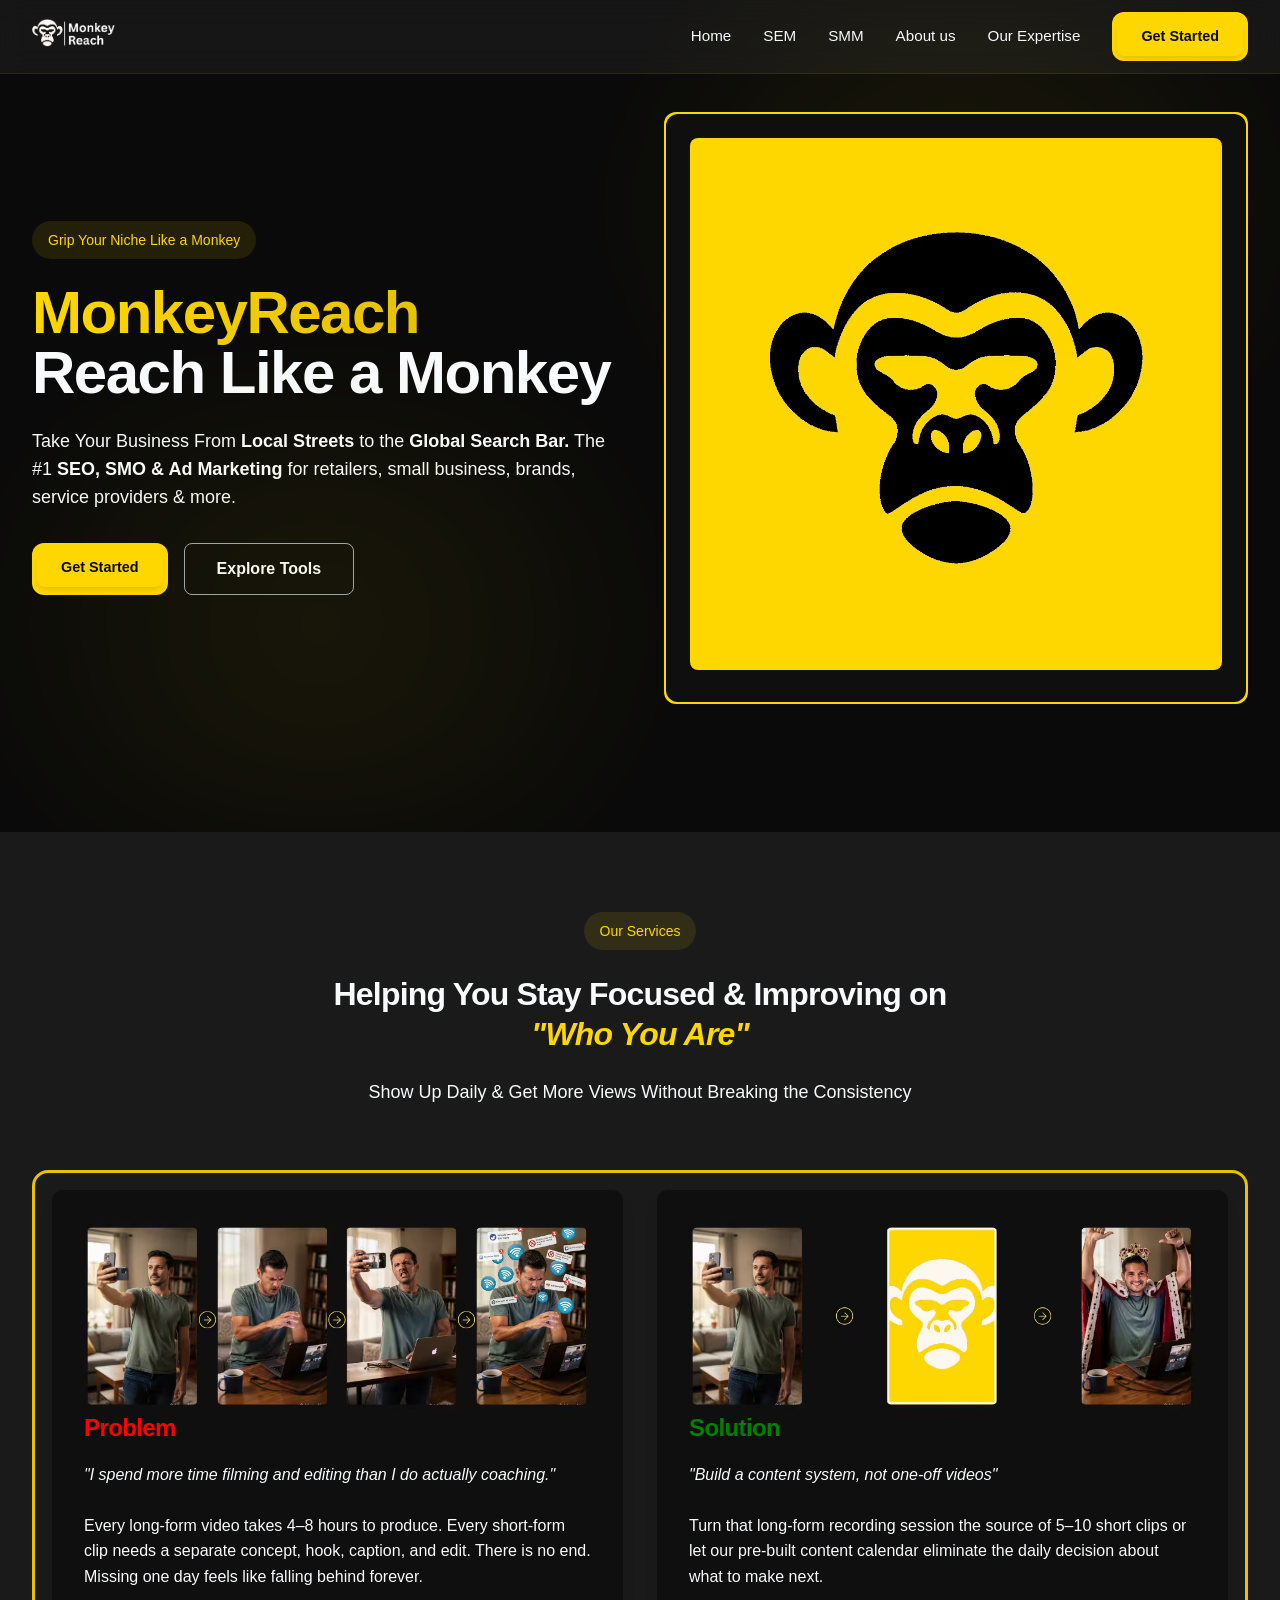
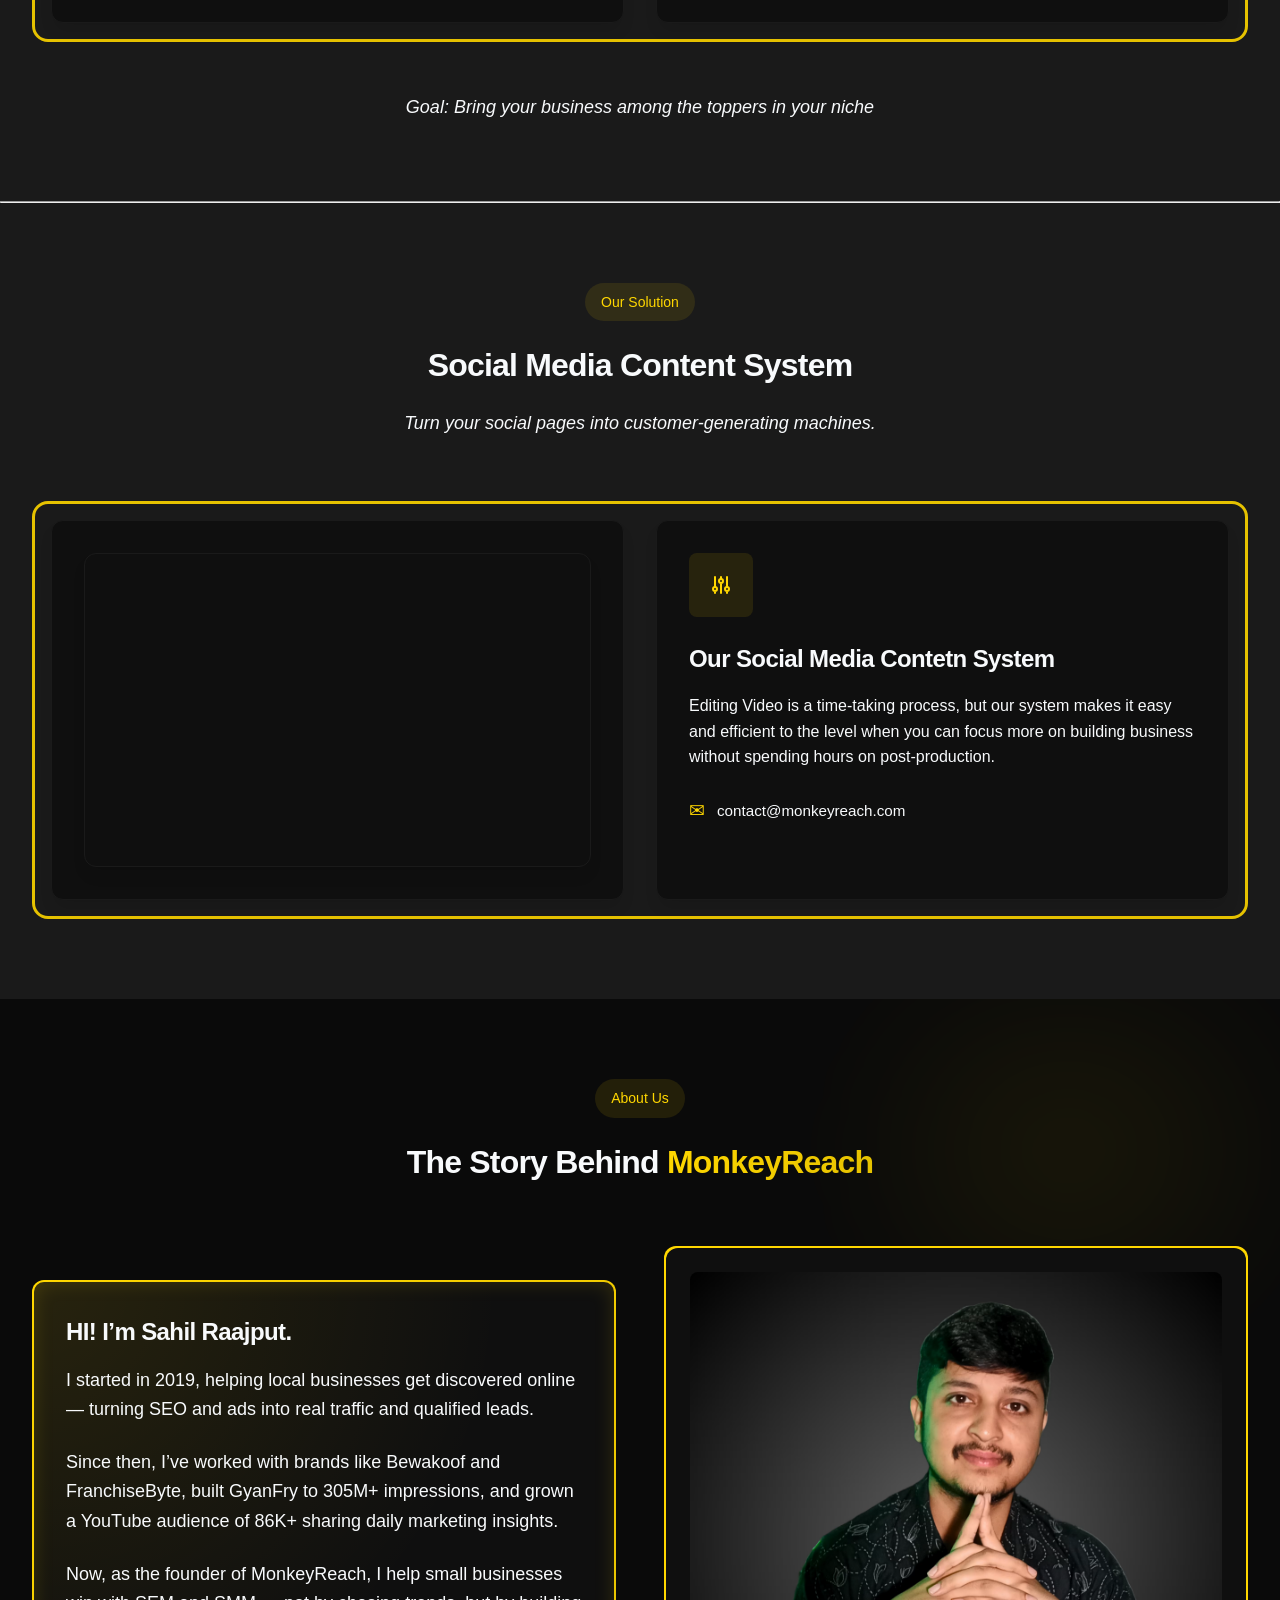
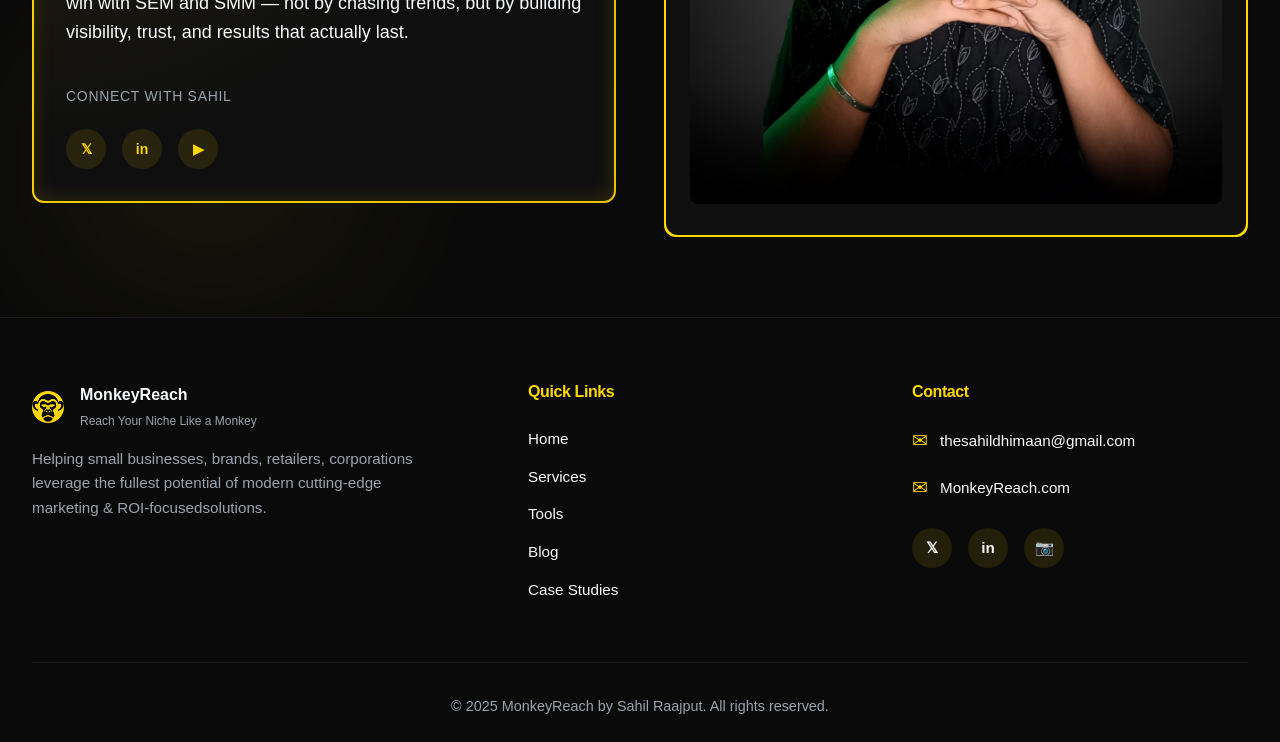
==== commit f588e514: "Update print statement from 'Hello' to 'Goodbye'" ====
--- a/SMM.html
+++ b/SMM.html
@@ -60,7 +60,7 @@
   "logo": "https://monkeyreach.com/assets/Monkey-Reach-Site-Icon.avif",
   "description": "MonkeyReach helps small businesses, brands, and service providers grow through expert Search Engine Marketing (SEM) and Social Media Marketing (SMM) services.",
   "foundingDate": "2019",
-  "email": "contact@monkeyreach.com",
+  "email": "contact@monkeyreach.com","email": "thesahildhimaan@gmail.com"
   "founder": {
     "@type": "Person",
     "name": "Sahil Raajput",
@@ -96,10 +96,10 @@
                 <a href="#SEM">SEM</a>
                 <a href="#SMM">SMM</a>
                 <a href="#about">About us</a>
-                <a href="#expertise">Our Expertise</a>
+                <a href="#about">Our Expertise</a>
                 <div class="gradient-border">
                     <div>
-                        <a href="#contact" class="btn-primary">Get Started</a>
+                        <a href="#SMM" class="btn-primary">Get Started</a>
                     </div>
                 </div>
             </nav>
@@ -150,7 +150,7 @@
                                 <a href="#contact" class="btn-primary">Get Started</a>
                             </div>
                         </div>
-                        <a href="#tools" class="btn-outline">Explore Tools</a>
+                        <a href="#SMM" class="btn-outline">Explore Tools</a>
                     </div>
                 </div>
                 <div>
@@ -170,7 +170,8 @@
         <div class="container">
             <div class="text-center max-w-3xl mx-auto mb-16">
                 <div class="badge">Our Services</div>
-                <h2 class="mb-6">Helping You Stay Focused on "Who You Are"</h2>
+                <h2 class="mb-6">Helping You Stay Focused & Improving on <br><i
+                        style="color: var(--primary); font-size:xx-large;">"Who You Are"</i></h2>
 
                 <p class="text-lg">Show Up Daily & Get More Views Without Breaking the Consistency</p>
             </div>
@@ -212,93 +213,41 @@
     <section id="SMM" class="bg-gray-section">
         <div class="container">
             <div class="text-center max-w-3xl mx-auto mb-16">
-                <div class="badge">Our Services</div>
-                <h2 class="mb-6">Social Media Marketing (SMM)</h2>
-                <p class="text-lg">Turn your social pages into customer-generating machines.</p>
+                <div class="badge">Our Solution</div>
+                <h2 class="mb-6">Social Media Content System</h2>
+                <p class="text-lg"><i>Turn your social pages into customer-generating machines.</i></p>
             </div>
 
             <div class="card-grid">
+                <div class="premium-card">
+                    <div class="premium-card">
+                        <div class="video-box">
+                            <iframe src="https://www.youtube.com/embed/nHNUzkCREvc" title="YouTube video player"
+                                frameborder="0"
+                                allow="accelerometer; autoplay; clipboard-write; encrypted-media; gyroscope; picture-in-picture"
+                                allowfullscreen>
+                            </iframe>
+                        </div>
+                    </div>
+                </div>
+
                 <div class="premium-card">
                     <div class="icon-box">
                         <svg xmlns="http://www.w3.org/2000/svg" fill="none" viewBox="0 0 24 24" stroke="currentColor">
                             <path stroke-linecap="round" stroke-linejoin="round" stroke-width="2"
-                                d="M13 7h8m0 0v8m0-8l-8 8-4-4-6 6" />
+                                d="M12 6V4m0 2a2 2 0 100 4m0-4a2 2 0 110 4m-6 8a2 2 0 100-4m0 4a2 2 0 110-4m0 4v2m0-6V4m6 6v10m6-2a2 2 0 100-4m0 4a2 2 0 110-4m0 4v2m0-6V4" />
                         </svg>
                     </div>
-                    <h3 style="margin-bottom: 1rem;">Social Media Strategy & Planning</h3>
-                    <p>We build a month-by-month content plan so your brand stays consistent, relevant, and engaging
-                        across platforms.</p>
-                </div>
-
-                <div class="premium-card">
-                    <div class="icon-box">
-                        <svg xmlns="http://www.w3.org/2000/svg" fill="none" viewBox="0 0 24 24" stroke="currentColor">
-                            <path stroke-linecap="round" stroke-linejoin="round" stroke-width="2"
-                                d="M9.75 17L9 20l-1 1h8l-1-1-.75-3M3 13h18M5 17h14a2 2 0 002-2V5a2 2 0 00-2-2H5a2 2 0 00-2 2v10a2 2 0 002 2z" />
-                        </svg>
-                    </div>
-                    <h3 style="margin-bottom: 1rem;">Profile Setup & Optimization</h3>
-                    <p>From your Instagram bio to your Facebook page and LinkedIn profile — we optimize every detail to
-                        attract your ideal audience.</p>
-                </div>
-
-                <div class="premium-card">
-                    <div class="icon-box">
-                        <svg xmlns="http://www.w3.org/2000/svg" fill="none" viewBox="0 0 24 24" stroke="currentColor">
-                            <path stroke-linecap="round" stroke-linejoin="round" stroke-width="2"
-                                d="M21 21l-6-6m2-5a7 7 0 11-14 0 7 7 0 0114 0z" />
-                        </svg>
-                    </div>
-                    <h3 style="margin-bottom: 1rem;">Content Creation (Posts, Reels & Stories)</h3>
-                    <p>Our creative team designs scroll-stopping visuals, captions, and videos that reflect your brand
-                        and spark conversations.</p>
-                </div>
-
-                <div class="premium-card">
-                    <div class="icon-box">
-                        <svg xmlns="http://www.w3.org/2000/svg" fill="none" viewBox="0 0 24 24" stroke="currentColor">
-                            <path stroke-linecap="round" stroke-linejoin="round" stroke-width="2"
-                                d="M9 19v-6a2 2 0 00-2-2H5a2 2 0 00-2 2v6a2 2 0 002 2h2a2 2 0 002-2zm0 0V9a2 2 0 012-2h2a2 2 0 012 2v10m-6 0a2 2 0 002 2h2a2 2 0 002-2m0 0V5a2 2 0 012-2h2a2 2 0 012 2v14a2 2 0 01-2 2h-2a2 2 0 01-2-2z" />
-                        </svg>
-                    </div>
-                    <h3 style="margin-bottom: 1rem;">Community Engagement</h3>
-                    <p>We reply to comments, manage DMs, and keep your page alive with meaningful interactions that grow
-                        loyalty and trust.</p>
-                </div>
-
-                <div class="premium-card">
-                    <div class="icon-box">
-                        <svg xmlns="http://www.w3.org/2000/svg" fill="none" viewBox="0 0 24 24" stroke="currentColor">
-                            <path stroke-linecap="round" stroke-linejoin="round" stroke-width="2"
-                                d="M9 12l2 2 4-4m5.618-4.016A11.955 11.955 0 0112 2.944a11.955 11.955 0 01-8.618 3.04A12.02 12.02 0 003 9c0 5.591 3.824 10.29 9 11.622 5.176-1.332 9-6.03 9-11.622 0-1.042-.133-2.052-.382-3.016z" />
-                        </svg>
-                    </div>
-                    <h3 style="margin-bottom: 1rem;">Paid Social Media Ads</h3>
-                    <p>We run targeted Facebook, Instagram, and LinkedIn ads to drive followers, website visits, and
-                        sales from your local area.</p>
-                </div>
-
-                <div class="premium-card">
-                    <div class="icon-box">
-                        <svg xmlns="http://www.w3.org/2000/svg" fill="none" viewBox="0 0 24 24" stroke="currentColor">
-                            <path stroke-linecap="round" stroke-linejoin="round" stroke-width="2"
-                                d="M13 10V3L4 14h7v7l9-11h-7z" />
-                        </svg>
-                    </div>
-                    <h3 style="margin-bottom: 1rem;">Analytics & Monthly Reports</h3>
-                    <p>We track your performance, measure growth, and send you simple reports showing what’s working —
-                        and how much you’ve grown.</p>
-                </div>
-            </div>
-
-            <br><br>
-
-            <div class="text-center mt-12">
-                <p class="text-lg font-semibold">
-                    <i>Goal: Build a loyal following, increase visibility, and turn engagement into real business.</i>
-                </p>
-            </div>
-        </div>
+                    <h3 style="margin-bottom: 1rem;">Our Social Media Contetn System</h3>
+                    <p>Editing Video is a time-taking process, but our system makes it easy and efficient to the level when you can focus more on building business without spending hours on post-production.</p>
+                    <br>
+                    <div class="footer-contact-item">
+                        <span class="footer-contact-icon">✉</span>
+                        <a href="mailto:thesahildhimaan@gmail.com">contact@monkeyreach.com</a>
+                    </div>
+
+                </div>
+            </div>
     </section>
 
 
@@ -369,7 +318,7 @@
         </div>
     </section>
 
-    
+
     <!-- Footer -->
     <footer>
         <div class="container">
@@ -401,7 +350,7 @@
                     <h4>Contact</h4>
                     <div class="footer-contact-item">
                         <span class="footer-contact-icon">✉</span>
-                        <a href="mailto:contact@monkeyreach.com">contact@monkeyreach.com</a>
+                        <a href="mailto:contact@monkeyreach.com">thesahildhimaan@gmail.com</a>
                     </div>
                     <div class="footer-contact-item">
                         <span class="footer-contact-icon">✉</span>
@@ -452,4 +401,4 @@
     </script>
 </body>
 
-</html>+</html>
--- a/style.css
+++ b/style.css
@@ -344,7 +344,7 @@
 
 @media (min-width: 768px) {
   section {
-    padding: 7rem 0;
+    padding: 5rem 0;
   }
 }
 
@@ -356,7 +356,7 @@
 
 @media (min-width: 768px) {
   .hero {
-    padding-top: 8rem;
+    padding-top: 7rem;
     padding-bottom: 8rem;
   }
 }
@@ -403,6 +403,9 @@
   display: grid;
   grid-template-columns: 1fr;
   gap: 2rem;
+  border: 0.2rem solid var(--primary-dark);
+  border-radius: 1rem;
+  padding: 1rem;
 }
 
 @media (min-width: 768px) {
@@ -413,7 +416,7 @@
 
 @media (min-width: 1024px) {
   .card-grid {
-    grid-template-columns: repeat(3, 1fr);
+    grid-template-columns: repeat(2, 1fr);
   }
 }
 
@@ -430,6 +433,30 @@
 .premium-card:hover {
   transform: translateY(-0.25rem);
   box-shadow: 0 20px 25px -5px rgb(0 0 0 / 0.1);
+}
+
+.premium-card img {
+  width: 100%;
+  height: auto;
+  display: block;
+  border-radius: 0.5rem; /* optional, looks clean */
+}
+
+.video-box {
+  position: relative;
+  width: 100%;
+  padding-top: 56.25%; /* 16:9 ratio */
+  border-radius: 0.2rem;
+  overflow: hidden;
+}
+
+.video-box iframe {
+  position: absolute;
+  top: 0;
+  left: 0;
+  width: 100%;
+  height: 100%;
+  border: none;
 }
 
 .icon-box {
@@ -1296,4 +1323,4 @@
   .video-slide {
     flex: 0 0 280px;
   }
-}+}
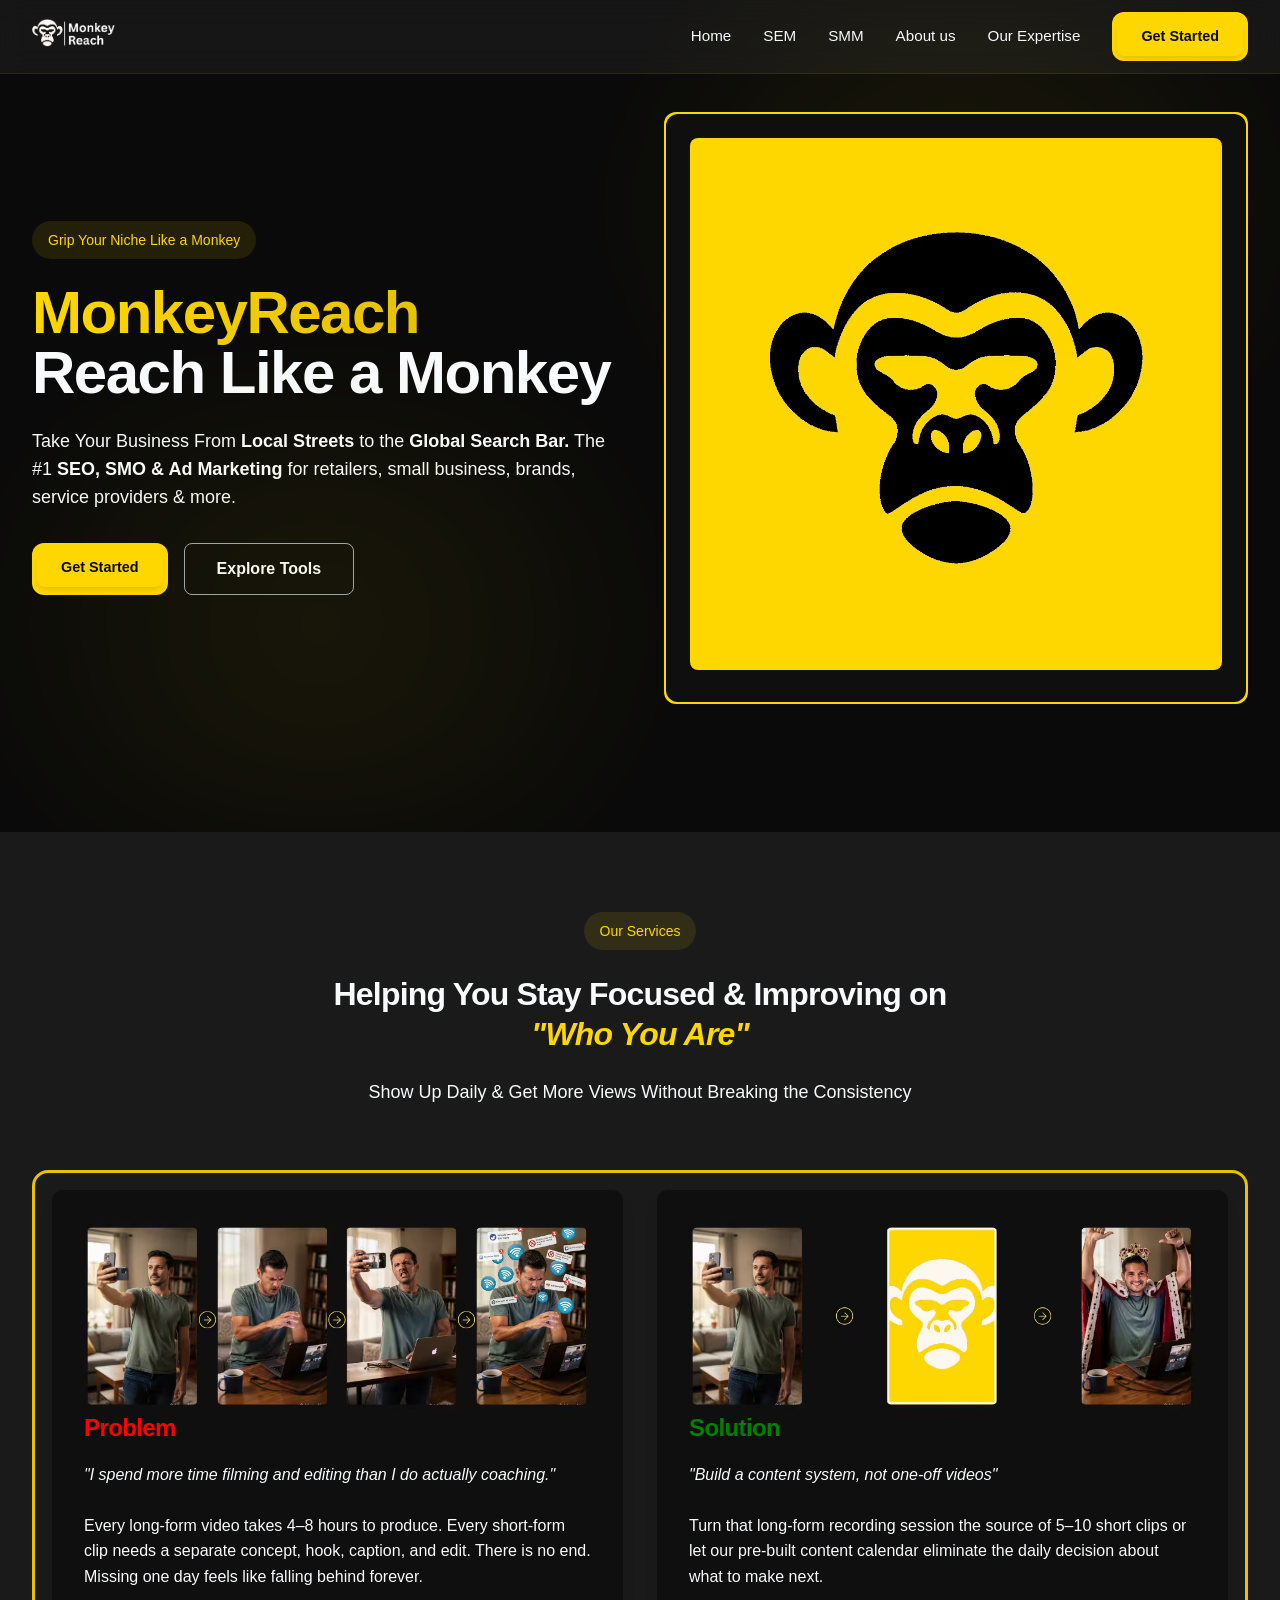
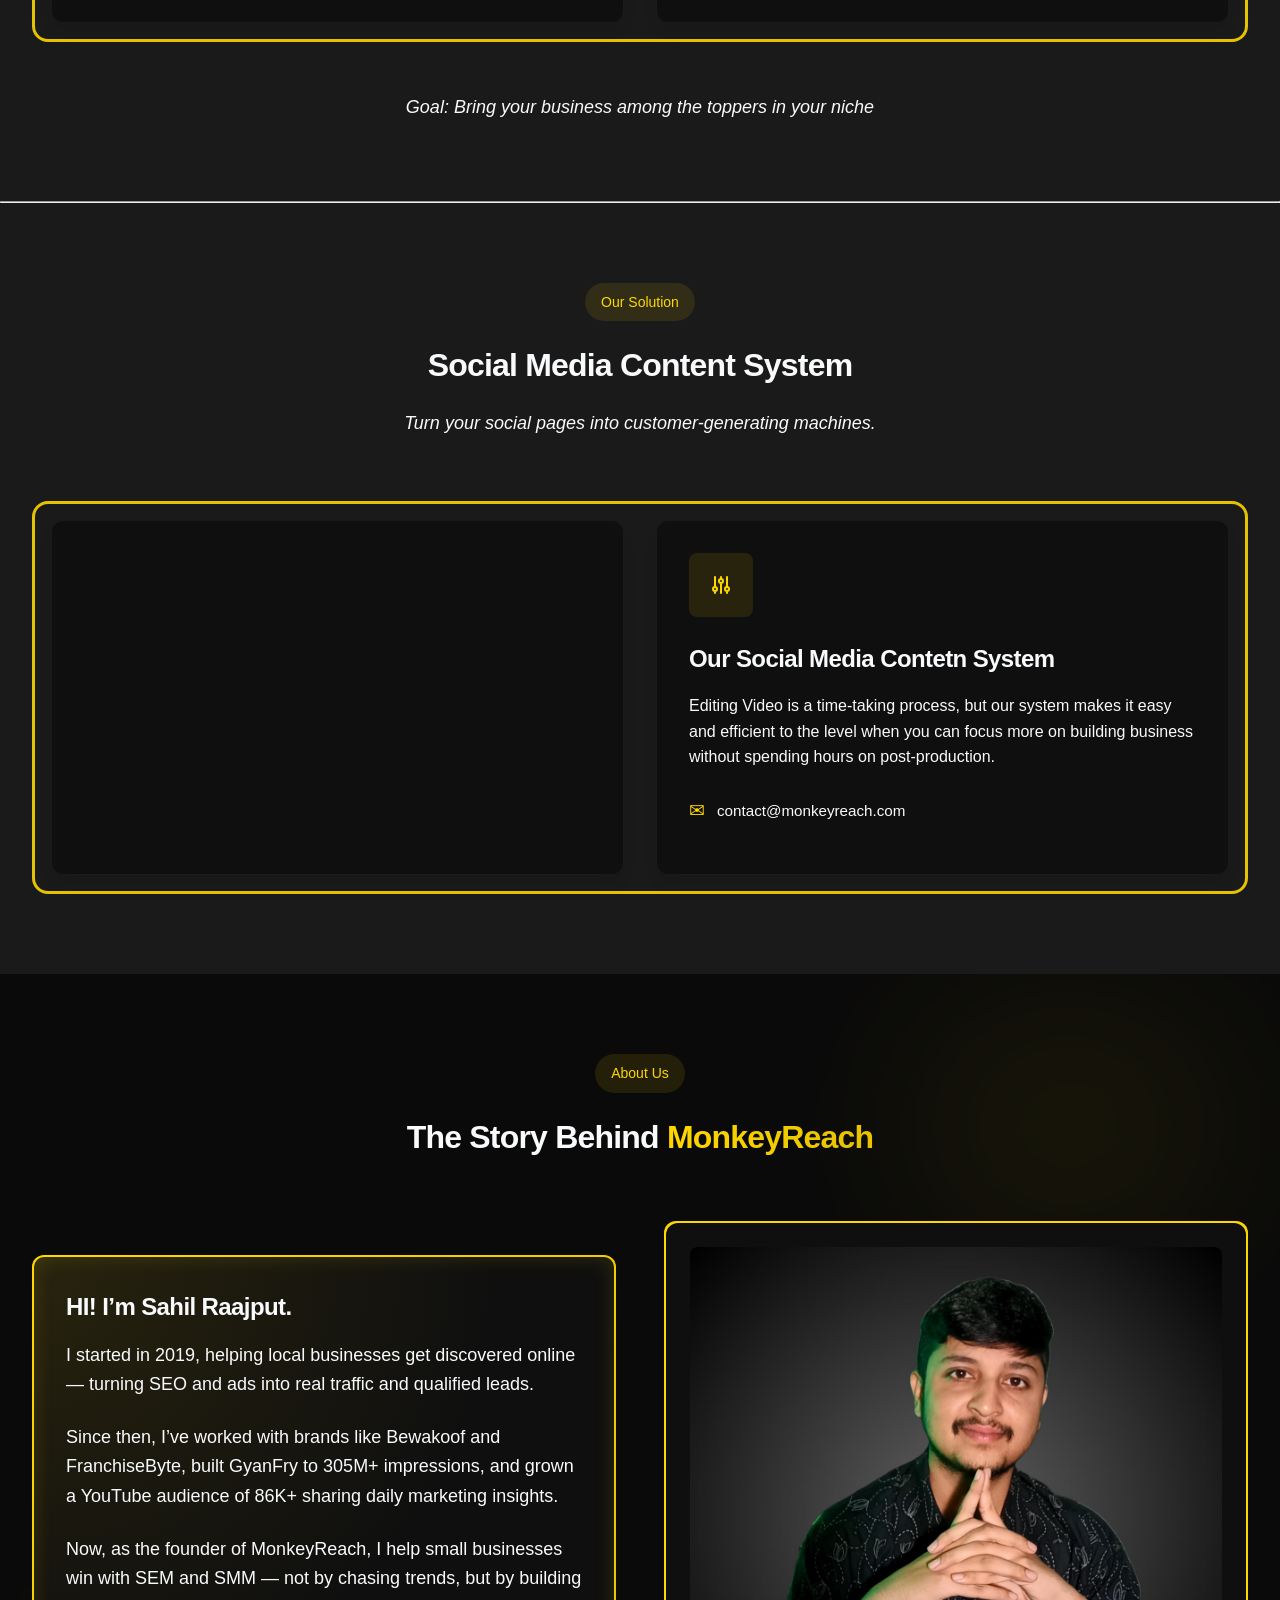
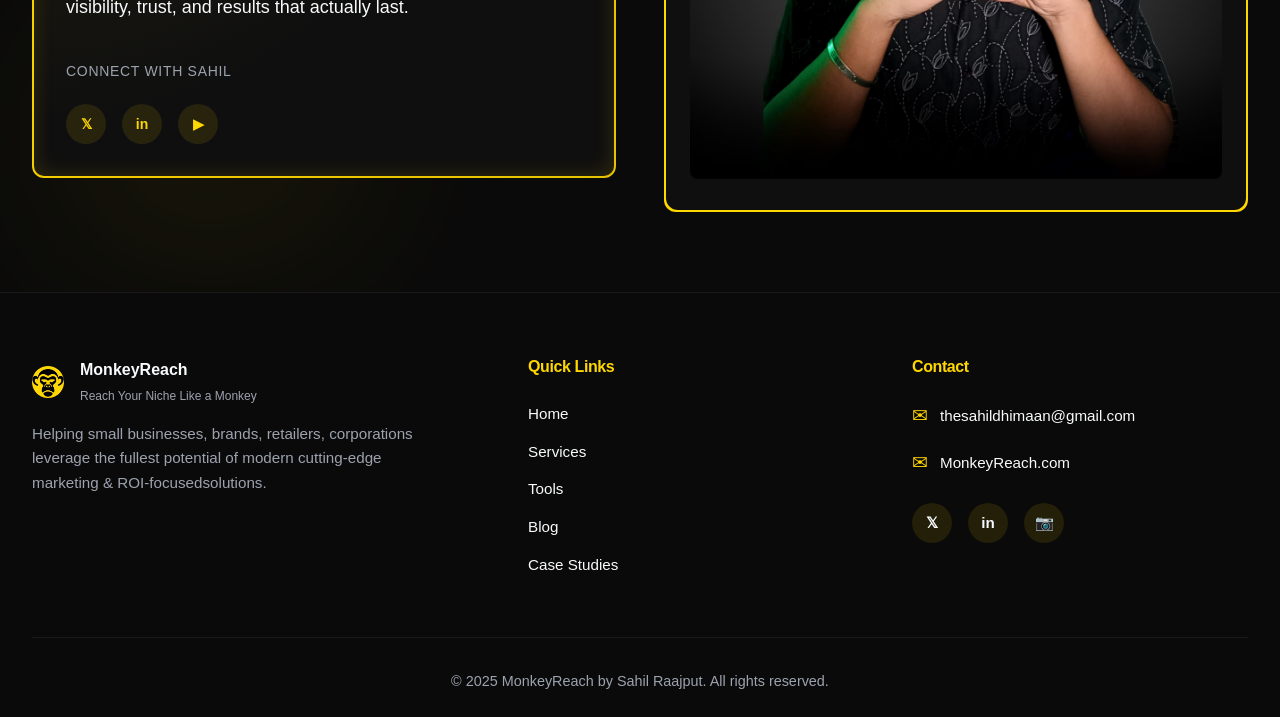
==== commit 1d6b1790: "Update print statement from 'Hello' to 'Goodbye'" ====
--- a/SMM.html
+++ b/SMM.html
@@ -5,6 +5,7 @@
     <meta charset="UTF-8">
     <meta name="viewport" content="width=device-width, initial-scale=1.0">
     <meta http-equiv="X-UA-Compatible" content="IE=edge">
+    <link rel="stylesheet" href="style.css">
 
     <title>Best SEM & SMM Services for Small Businesses & Brands</title>
 
@@ -80,7 +81,6 @@
 </script>
 
     <!-- Stylesheet -->
-    <link rel="stylesheet" href="style.css">
 </head>
 
 <body>
@@ -220,7 +220,6 @@
 
             <div class="card-grid">
                 <div class="premium-card">
-                    <div class="premium-card">
                         <div class="video-box">
                             <iframe src="https://www.youtube.com/embed/nHNUzkCREvc" title="YouTube video player"
                                 frameborder="0"
@@ -228,7 +227,6 @@
                                 allowfullscreen>
                             </iframe>
                         </div>
-                    </div>
                 </div>
 
                 <div class="premium-card">
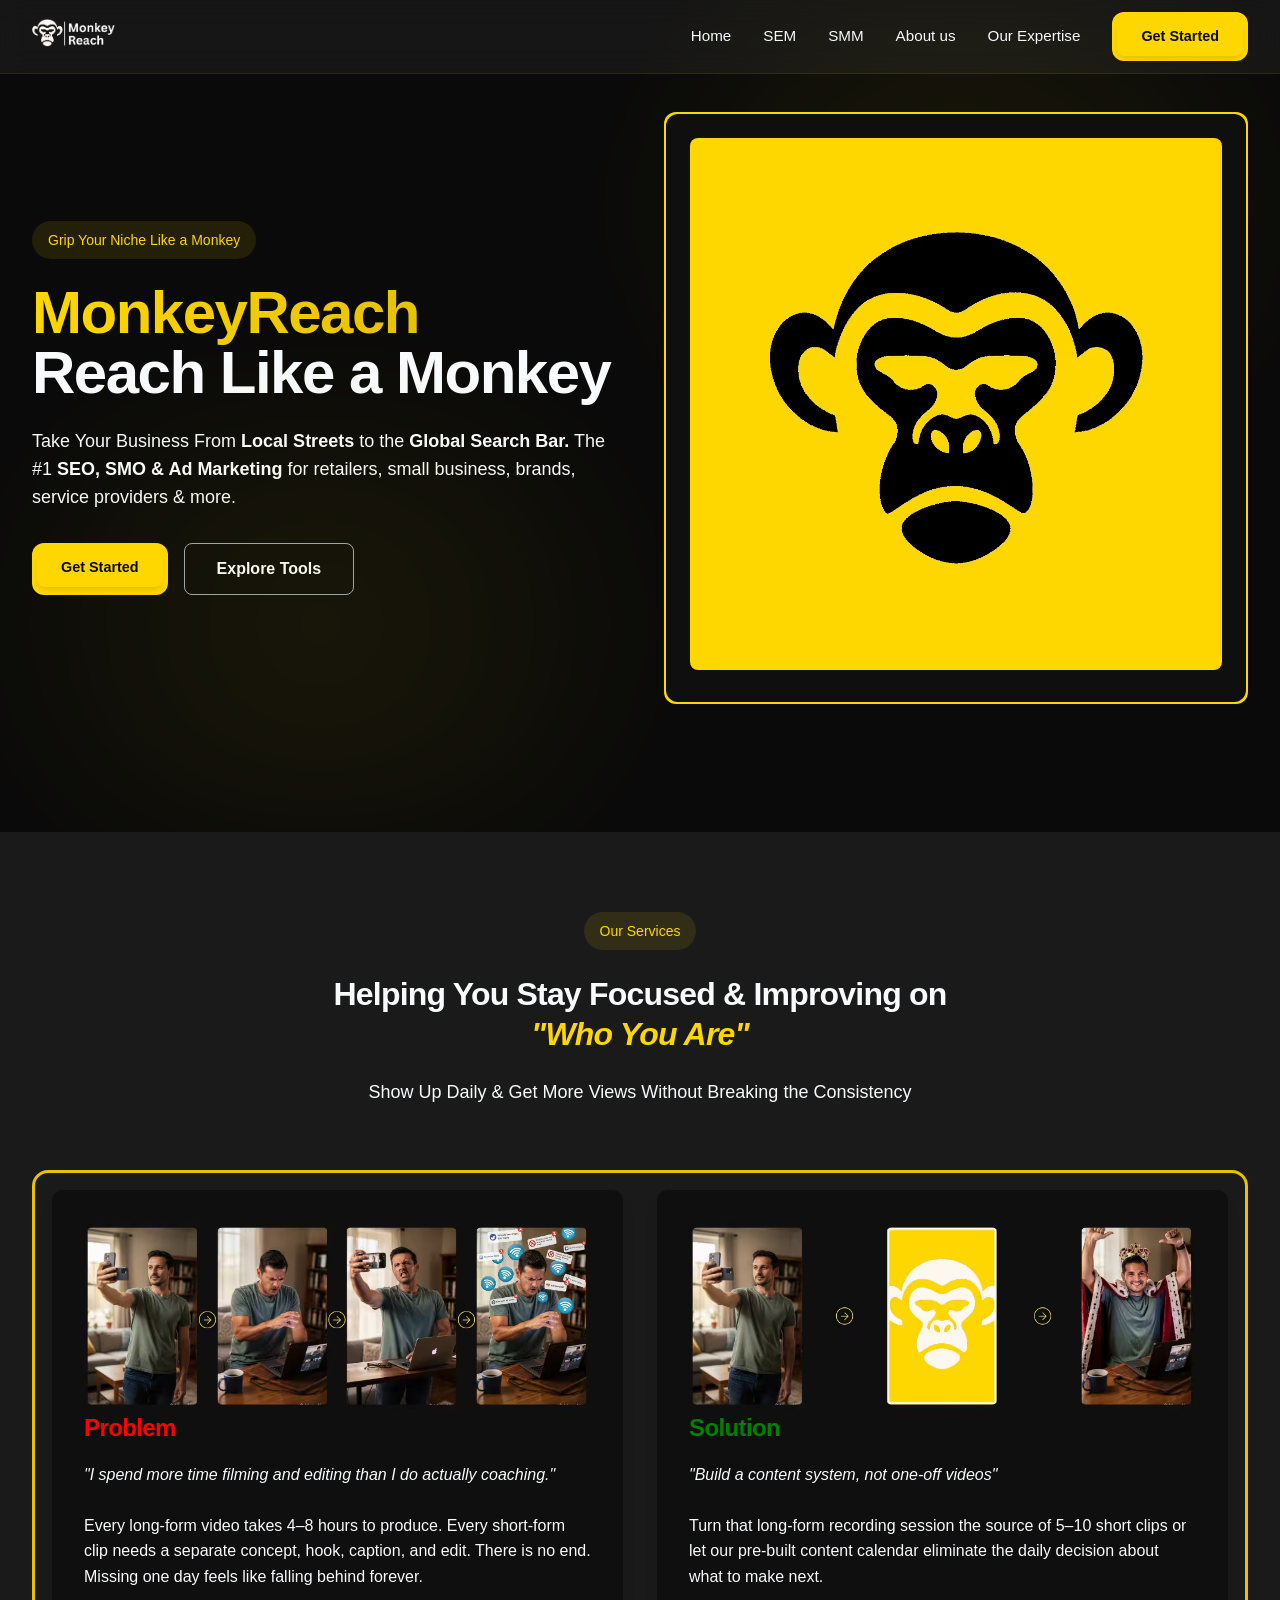
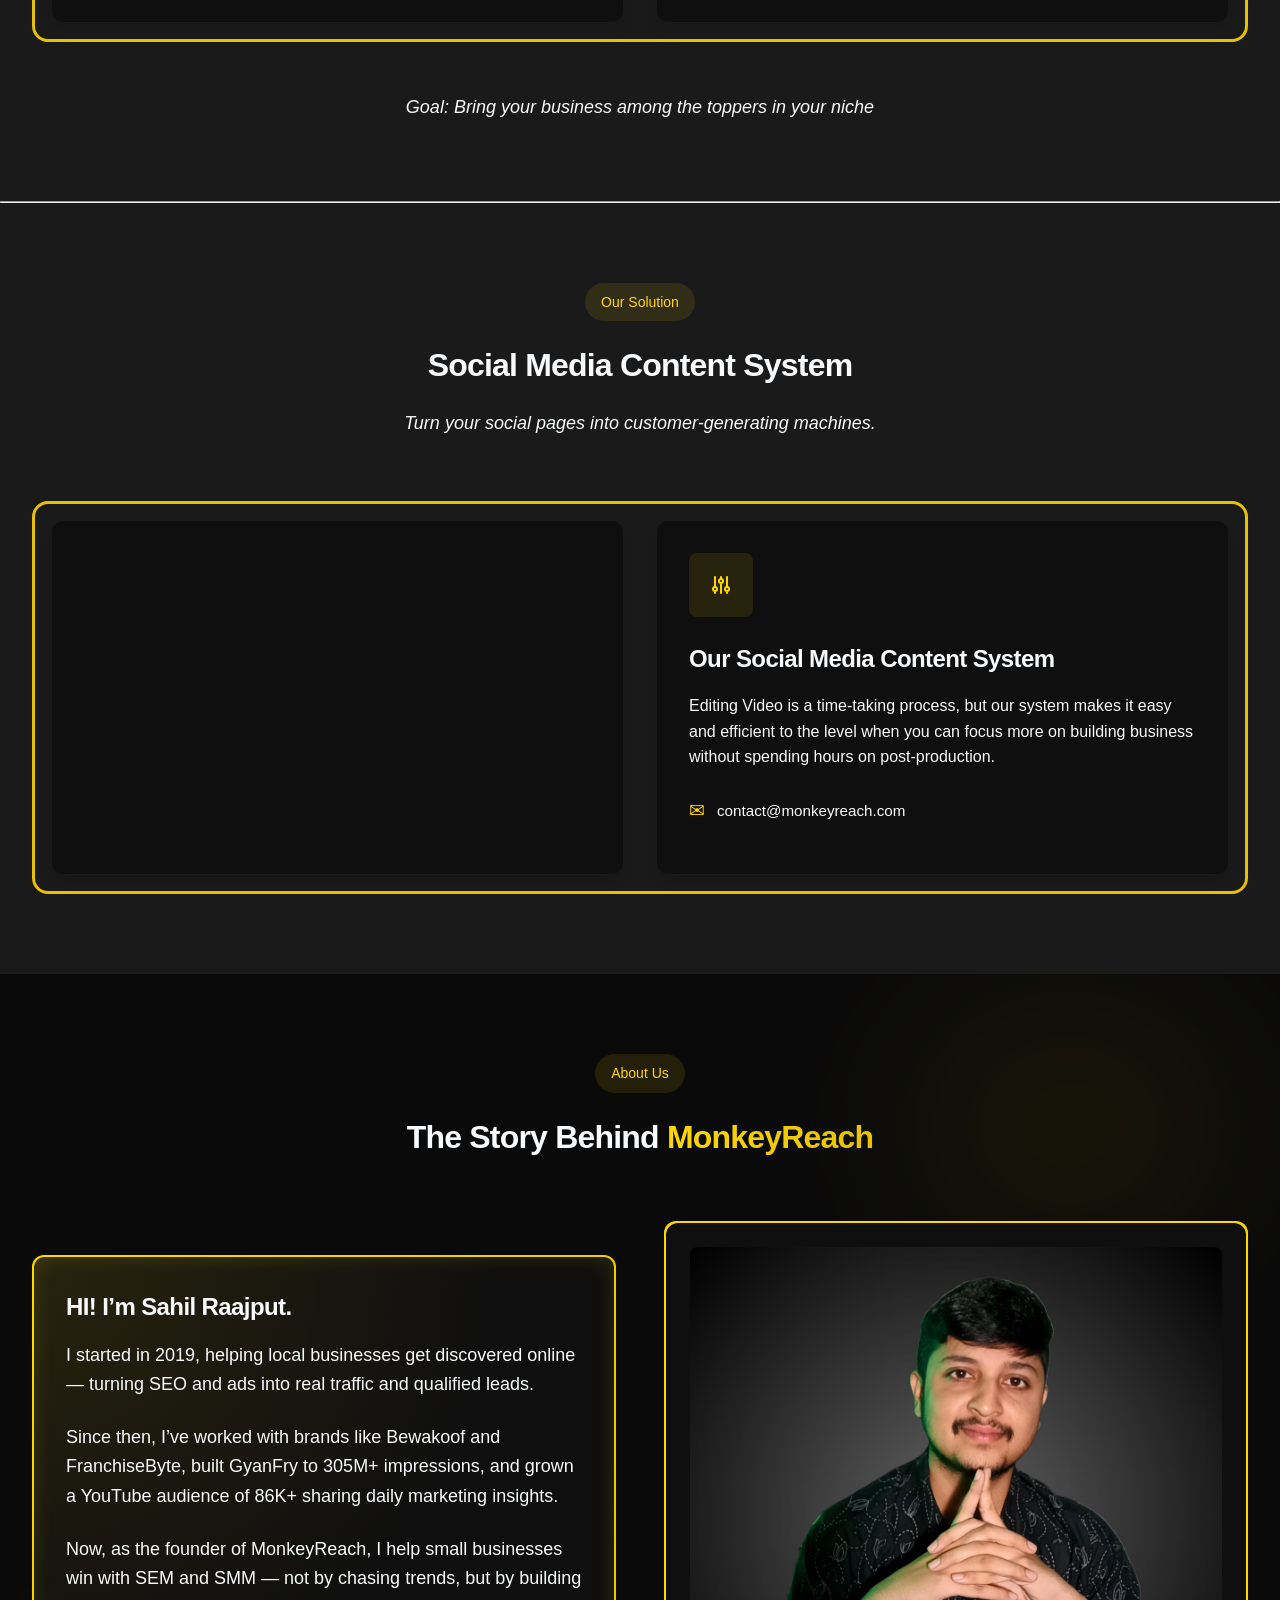
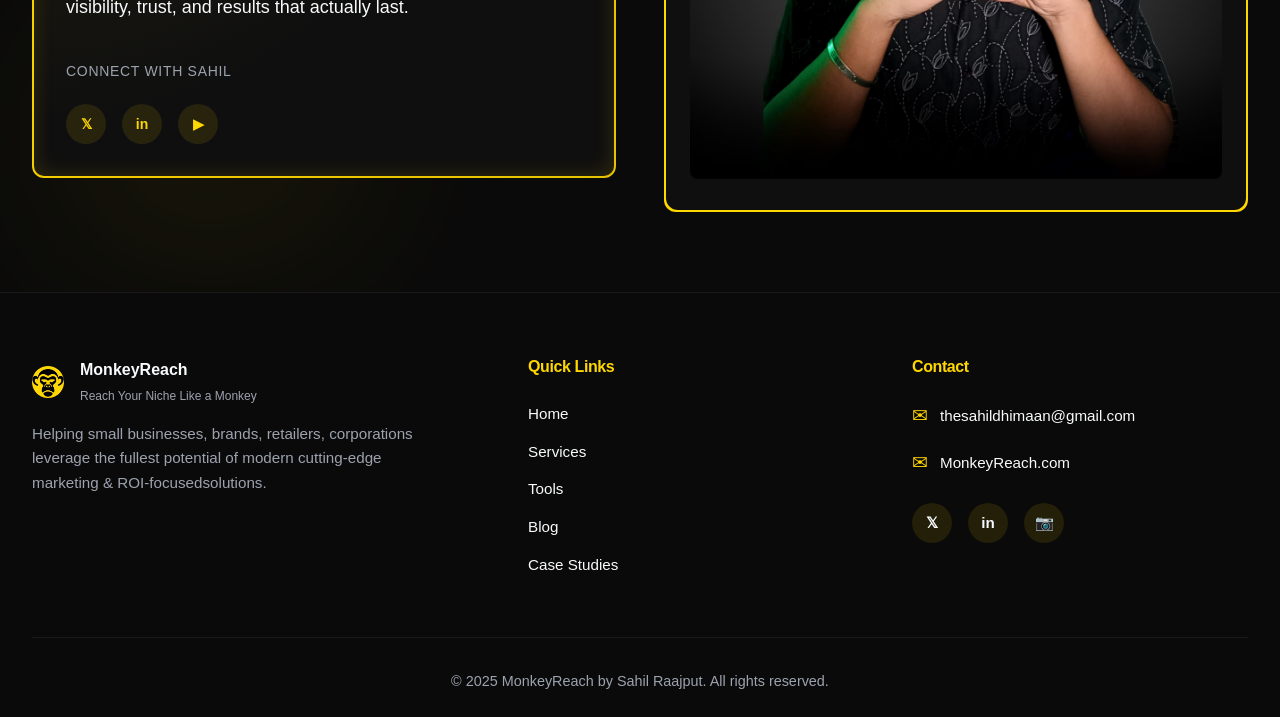
==== commit 38e2c767: "Update print statement from 'Hello' to 'Goodbye'" ====
--- a/SMM.html
+++ b/SMM.html
@@ -5,8 +5,7 @@
     <meta charset="UTF-8">
     <meta name="viewport" content="width=device-width, initial-scale=1.0">
     <meta http-equiv="X-UA-Compatible" content="IE=edge">
-    <link rel="stylesheet" href="style.css">
-
+<link rel="stylesheet" href="style.css?v=2">
     <title>Best SEM & SMM Services for Small Businesses & Brands</title>
 
     <meta name="description"
@@ -61,8 +60,9 @@
   "logo": "https://monkeyreach.com/assets/Monkey-Reach-Site-Icon.avif",
   "description": "MonkeyReach helps small businesses, brands, and service providers grow through expert Search Engine Marketing (SEM) and Social Media Marketing (SMM) services.",
   "foundingDate": "2019",
-  "email": "contact@monkeyreach.com","email": "thesahildhimaan@gmail.com"
-  "founder": {
+"email": "contact@monkeyreach.com",
+"alternateEmail": "thesahildhimaan@gmail.com",
+        "founder": {
     "@type": "Person",
     "name": "Sahil Raajput",
     "url": "https://www.linkedin.com/in/sahil-raajput/"
@@ -236,7 +236,7 @@
                                 d="M12 6V4m0 2a2 2 0 100 4m0-4a2 2 0 110 4m-6 8a2 2 0 100-4m0 4a2 2 0 110-4m0 4v2m0-6V4m6 6v10m6-2a2 2 0 100-4m0 4a2 2 0 110-4m0 4v2m0-6V4" />
                         </svg>
                     </div>
-                    <h3 style="margin-bottom: 1rem;">Our Social Media Contetn System</h3>
+                    <h3 style="margin-bottom: 1rem;">Our Social Media Content System</h3>
                     <p>Editing Video is a time-taking process, but our system makes it easy and efficient to the level when you can focus more on building business without spending hours on post-production.</p>
                     <br>
                     <div class="footer-contact-item">
@@ -315,8 +315,6 @@
             </div>
         </div>
     </section>
-
-
     <!-- Footer -->
     <footer>
         <div class="container">
